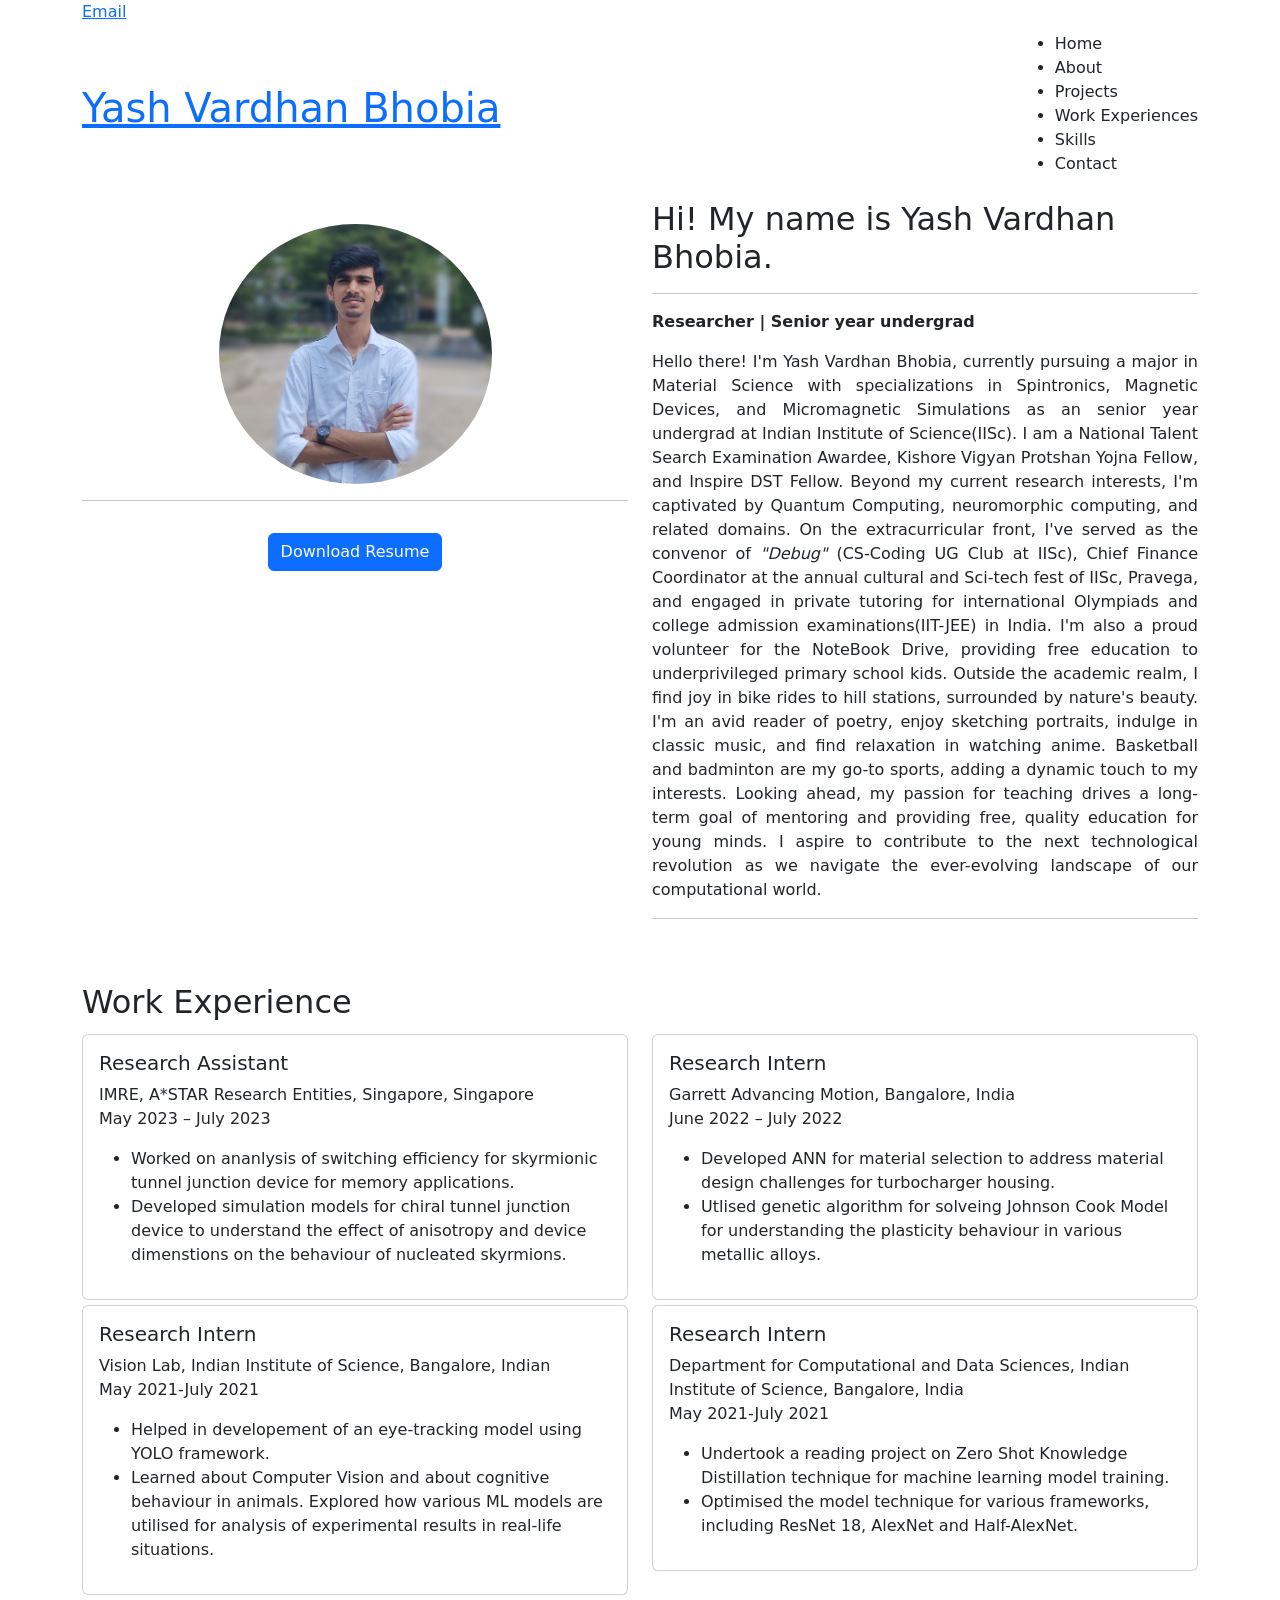
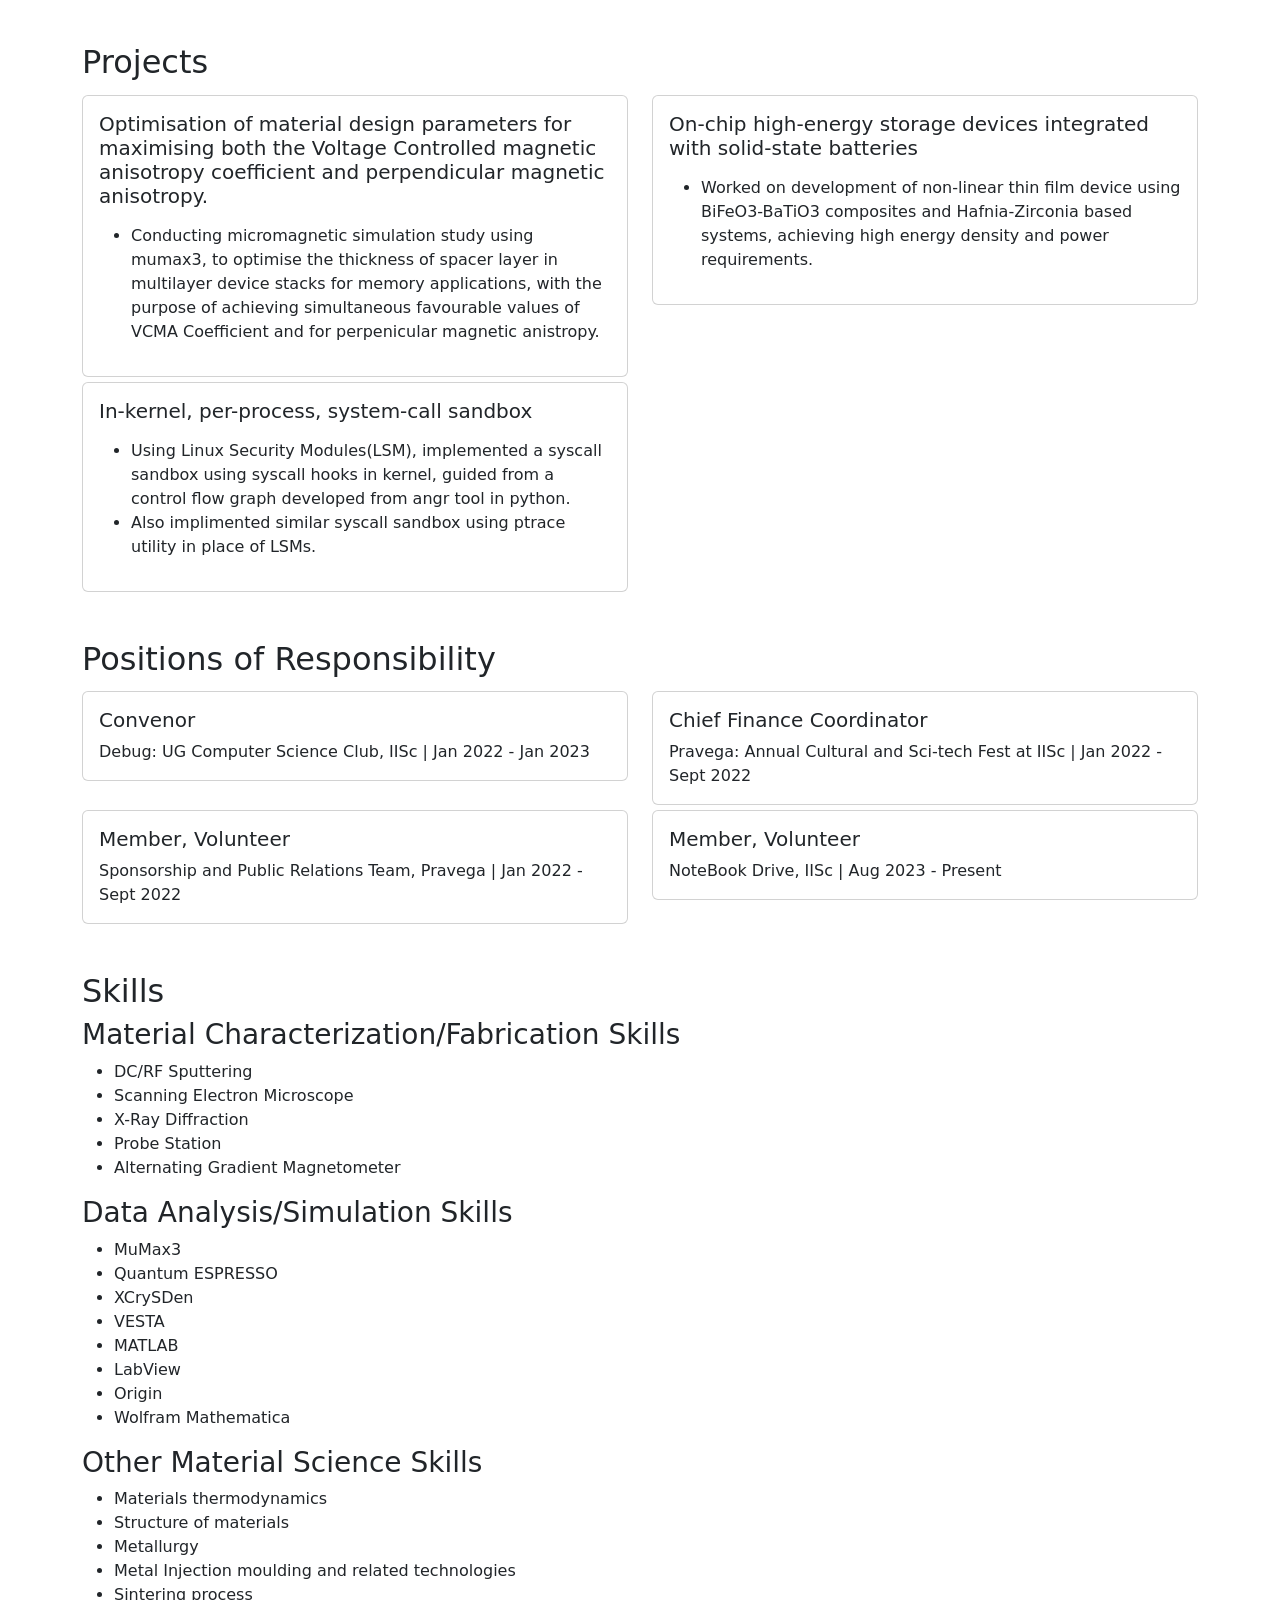
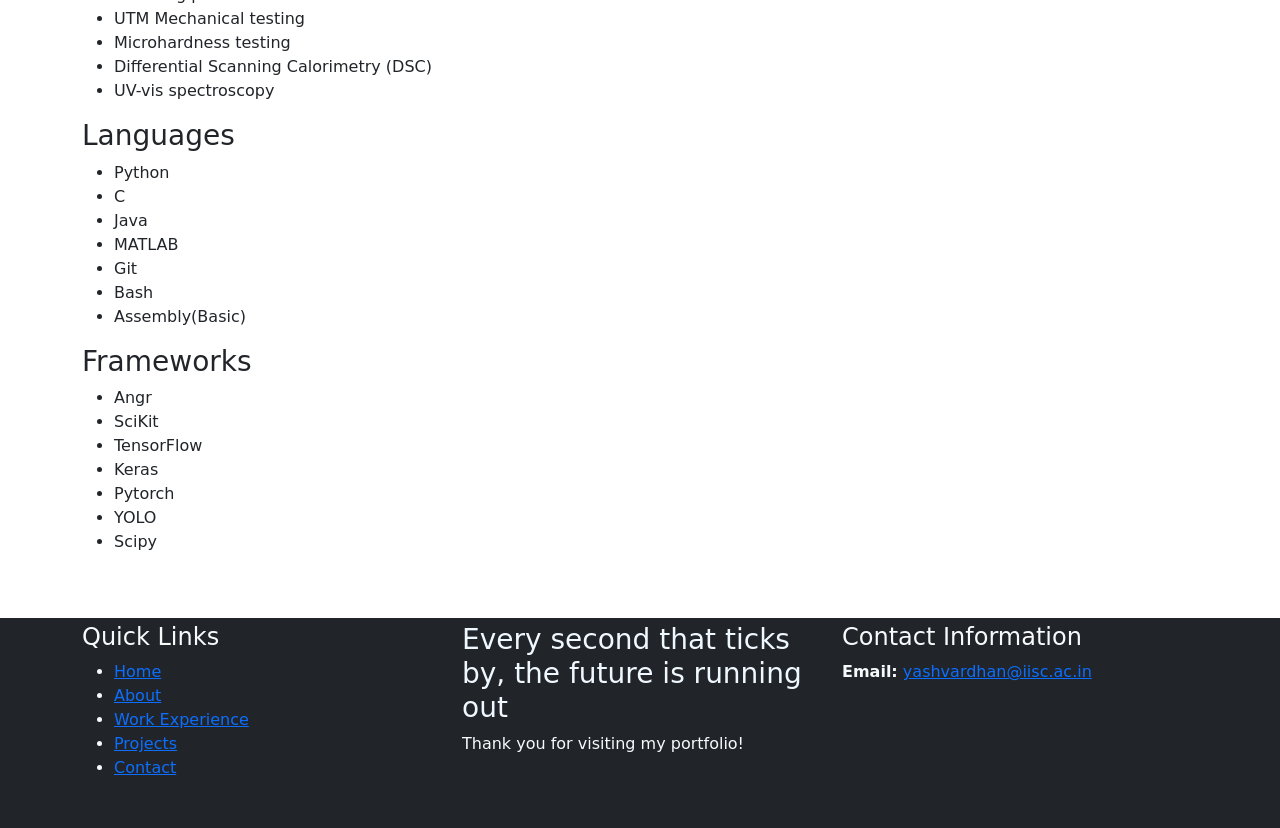
==== index.html @ 03908224 "Add files via upload" ====
<!DOCTYPE html>
<html lang="en">

<head>
  <meta charset="utf-8">
  <meta content="width=device-width, initial-scale=1.0" name="viewport">

  <title>Yash Vardhan Bhobia - Portfolio</title>
  <meta content="" name="description">
  <meta content="" name="keywords">
  <!-- Google Fonts -->
  <link
    href="https://fonts.googleapis.com/css?family=Open+Sans:300,300i,400,400i,600,600i,700,700i|Raleway:300,300i,400,400i,500,500i,600,600i,700,700i|Poppins:300,300i,400,400i,500,500i,600,600i,700,700i"
    rel="stylesheet">
  <!-- Vendor CSS Files -->
  <link href="css/animate.min.css" rel="stylesheet">
  <link href="css/bootstrap.min.css" rel="stylesheet">
  <link href="assets/vendor/bootstrap-icons/bootstrap-icons.css" rel="stylesheet">
  <link href="assets/vendor/boxicons/css/boxicons.min.css" rel="stylesheet">
  <link href="assets/vendor/glightbox/css/glightbox.min.css" rel="stylesheet">
  <link href="assets/vendor/swiper/swiper-bundle.min.css" rel="stylesheet">
  <link href="https://cdn.jsdelivr.net/npm/bootstrap@5.3.2/dist/css/bootstrap.min.css" rel="stylesheet"
    integrity="sha384-T3c6CoIi6uLrA9TneNEoa7RxnatzjcDSCmG1MXxSR1GAsXEV/Dwwykc2MPK8M2HN" crossorigin="anonymous">

  <!-- Template Main CSS File -->
  <link href="css/style1.css" rel="stylesheet">
</head>

<body>

  <!-- ======= Top Bar ======= -->
  <section id="topbar" class="d-flex align-items-center">
    <div class="container d-flex justify-content-center justify-content-md-between">
      <div class="contact-info d-flex align-items-center">
        <i class="bi bi-envelope-fill"></i><a href="mailto:yashvardhan@iisc.ac.in">Email</a>
      </div>

      <div class="social-links">
        <!-- <a href="https://twitter.com/yourtwitter" target="_blank" class="twitter"><i class="bx bxl-twitter"></i></a> -->
        <a href="https://www.linkedin.com/in/yash-vardhan-b-1247321a3" target="_blank" class="linkedin"><i
            class="bx bxl-linkedin"></i></a>
        <a href="https://github.com/Saintcyberwarrior" target="_blank" class="github"><i class="bx bxl-github"></i></a>
        <!-- Add more social media links as needed -->
      </div>
      <!-- <p>&copy; 2024 Your Name. All rights reserved.</p> -->
    </div>
    </div>
  </section>


  <!-- ======= Header ======= -->
  <header id="header" class="d-flex align-items-center">
    <div class="container d-flex align-items-center">

      <h1 class="logo me-auto"><a href="index.html">Yash Vardhan Bhobia</a></h1>

      <nav id="navbar" class="navbar">
        <ul>
          <li><a class="nav-link scrollto active" href="#home">Home</a></li>
          <li><a class="nav-link scrollto" href="#about">About</a></li>
          <li><a class="nav-link scrollto" href="#projects">Projects</a></li>
          <li><a class="nav-link scrollto" href="#work-experience">Work Experiences</a></li>
          <li><a class="nav-link scrollto" href="#skills">Skills</a></li>
          <li><a class="nav-link scrollto" href="#footer">Contact</a></li>
        </ul>
        <i class="bi bi-list mobile-nav-toggle"></i>
      </nav>
      <!-- .navbar -->
    </div>
  </header>
  <style>
    /* Default styles for the video */
    .bg-video {
      width: 100%;
      height: auto;
    }

    /* Media query for smaller screens */
    @media (max-width: 767px) {
      .bg-video {
        height: 280px;
        /* Allow the height to adjust proportionally */
      }
    }

    .custom-circle-image {
      width: 50%;
      /* Adjust the width as needed */
      height: auto;
      /* Adjust the height as needed */
    }

    .col-md-6 {
      padding-top: 5px;
    }
  </style>
  <!-- About Section  -->

  <!-- ======= Intro Section ======= -->
  <section id="about" class="about">
    <div class="container" data-aos="fade-up">
      <div class="section-title">
        <!-- <h2>Introduction</h2> -->
      </div>

      <div class="row content">
        <div class="col-lg-6 pt-4 text-center">
          <!-- Add your image here -->
          <img src="yash_potrait_face copy.jpg" alt="Yash Profile Pic" class="img-fluid rounded-circle custom-circle-image">
          <br>
          <hr>
          <!-- Download Resume Button -->
          <a href="https://drive.google.com/file/d/1p_6CFo6fGKpvVGCAXH-ujLoMi11RGlXD/view?usp=sharing" download
            class="btn btn-primary mt-3">Download Resume</a>

        </div>

        <div class="col-lg-6">
          <div class="intro-text">
            <h2>
              <p>
                Hi! My name is Yash Vardhan Bhobia.
              </p>
            </h2>
            <hr>

            <p>
              <strong>Researcher | Senior year undergrad</strong>
            </p>

            <p style="text-align: justify;">
	    Hello there! I'm Yash Vardhan Bhobia, currently pursuing a major in Material Science with specializations in Spintronics, Magnetic Devices, and Micromagnetic Simulations as an senior year undergrad at Indian Institute of Science(IISc). I am a National Talent Search Examination Awardee, Kishore Vigyan Protshan Yojna Fellow, and Inspire DST Fellow. Beyond my current research interests, I'm captivated by Quantum Computing, neuromorphic computing, and related domains. On the extracurricular front, I've served as the convenor of <I>"Debug"</I> (CS-Coding UG Club at IISc), Chief Finance Coordinator at the annual cultural and Sci-tech fest of IISc, Pravega, and engaged in private tutoring for international Olympiads and college admission examinations(IIT-JEE) in India. I'm also a proud volunteer for the NoteBook Drive, providing free education to underprivileged primary school kids. Outside the academic realm, I find joy in bike rides to hill stations, surrounded by nature's beauty. I'm an avid reader of poetry, enjoy sketching portraits, indulge in classic music, and find relaxation in watching anime. Basketball and badminton are my go-to sports, adding a dynamic touch to my interests. Looking ahead, my passion for teaching drives a long-term goal of mentoring and providing free, quality education for young minds. I aspire to contribute to the next technological revolution as we navigate the ever-evolving landscape of our computational world.
                          </p>

            <hr>

            <!-- <ul>
                            <li>🌍 I'm based in Ahmedabad</li>
                            <li>✉️ You can contact me at <a
                                    href="mailto:kapaliyasarthak@gmail.com">kapaliyasarthak@gmail.com</a></li>
                        </ul> -->
          </div>
        </div>
      </div>

    </div>
  </section><!-- End Intro Section -->



  <!-- Work Experience Section -->
  <section id="work-experience" class="container mt-5">
    <h2>Work Experience</h2>

    <div class="row">
      <!-- Research Assistant -->
      <div class="col-md-6">
        <div class="card experience-card">
          <div class="card-body">
            <h5 class="card-title">Research Assistant</h5>
            <p class="card-text">IMRE, A*STAR Research Entities, Singapore, Singapore<br>May 2023 – July 2023</p>
            <ul>
		    <li>Worked on ananlysis of switching efficiency for skyrmionic tunnel junction device for memory applications.</li>

              <li>Developed simulation models for chiral tunnel junction device to understand the effect of anisotropy and device dimenstions on the behaviour of nucleated skyrmions.</li>
            </ul>
          </div>
        </div>
      </div>

      <!-- Research Intern -->
      <div class="col-md-6">
        <div class="card experience-card">
          <div class="card-body">
            <h5 class="card-title">Research Intern</h5>
            <p class="card-text">Garrett Advancing Motion, Bangalore, India<br>June 2022 – July 2022</p>
            <ul>
              <li>Developed ANN for material selection to address material design challenges for turbocharger housing. </li>
              <li>Utlised genetic algorithm for solveing Johnson Cook Model for understanding the plasticity behaviour in various metallic alloys.</li>
            </ul>
          </div>
        </div>
      </div>

      <!-- Research Intern (Vision Lab) -->

      <div class="col-md-6">
        <div class="card experience-card">
          <div class="card-body">
            <h5 class="card-title">Research Intern</h5>
	    <p class="card-text">Vision Lab, Indian Institute of Science, Bangalore, Indian<br> May 2021-July 2021</p>
            <ul>
              <li>Helped in developement of an eye-tracking model using YOLO framework.</li>
              <li>Learned about Computer Vision and about cognitive behaviour in animals. Explored how various ML models are utilised for analysis of experimental results in real-life situations.</li>
            </ul>
          </div>
        </div>
      </div>


      <!-- Research Intern (CDS, IISc) -->
      <div class="col-md-6">
        <div class="card experience-card">
          <div class="card-body">
		  <h5 class="card-title">Research Intern</h5>
            <p class="card-text">Department for Computational and Data Sciences, Indian Institute of Science, Bangalore, India<br>May 2021-July 2021</p>
            <ul>
              <li>Undertook a reading project on Zero Shot Knowledge Distillation technique for machine learning model training.</li>
              <li>Optimised the model technique for various frameworks, including ResNet 18, AlexNet and Half-AlexNet.</li>
            </ul>
          </div>
        </div>
      </div>

      <!-- Add more experience cards as needed -->

    </div>
  </section>

  <!-- Publications Section -->



  <!-- Projects Section -->
  <section id="projects" class="container mt-5">
    <h2>Projects</h2>

    <div class="row">
      <!-- Plastic Waste Detection -->
      <div class="col-md-6">
        <div class="card project-card">
          <div class="card-body">
            <h5 class="card-title">Optimisation of material design parameters for maximising both the Voltage Controlled magnetic anisotropy coefficient and perpendicular magnetic anisotropy.</h5>
            <p class="card-text">
		<ul>
			<li>Conducting micromagnetic simulation study using mumax3, to optimise the thickness of spacer layer in multilayer device stacks for memory applications, with the purpose of achieving simultaneous favourable values of VCMA Coefficient and for perpenicular magnetic anistropy.			</ul>
	    </p>
          </div>
        </div>
      </div>

      <!-- Song Recommendation Engine -->
      <div class="col-md-6">
        <div class="card project-card">
          <div class="card-body">
            <h5 class="card-title">On-chip high-energy storage devices integrated with solid-state batteries</h5>
            <p class="card-text">
		<ul>
			<li> Worked on development of non-linear thin film device using BiFeO3-BaTiO3 composites and Hafnia-Zirconia based systems, achieving high energy density and power requirements.
			</ul>
	    </p>
          </div>
        </div>
      </div>

      <!-- OCR Web Portal -->
      <div class="col-md-6">
        <div class="card project-card">
          <div class="card-body">
            <h5 class="card-title">In-kernel, per-process, system-call sandbox</h5>
            <p class="card-text">
	    <ul>
	    <li>Using Linux Security Modules(LSM), implemented a syscall sandbox using syscall hooks in kernel, guided from a control flow graph developed from angr tool in python.
		    <li> Also implimented similar syscall sandbox using ptrace utility in place of LSMs.
		</ul>
	    </p>
          </div>
        </div>
      </div>

      <!-- Poster on design of neuron and synapse for spiking neural network using skyrmion based devices
      <div class="col-md-6">
        <div class="card project-card">
          <div class="card-body">
            <h5 class="card-title">Design of neuron and synapse for Spiking Neural Network using Skyrmion based devices
</h5>
            <p class="card-text">Nodejs, Firebase, Reactjs, Twilio API, Replit Git | Feb - March 2023</p>
          </div>
        </div>
      </div>

      <!-- Add more project cards as needed -->

    </div>
  </section>


  <!-- Positions of Responsibility Section -->
  <section id="responsibilities" class="container mt-5">
    <h2>Positions of Responsibility</h2>

    <div class="row">
      <!-- Convenor--Debug -->
      <div class="col-md-6">
        <div class="card responsibility-card">
          <div class="card-body">
            <h5 class="card-title">Convenor</h5>
            <p class="card-text">Debug: UG Computer Science Club, IISc | Jan 2022 - Jan 2023</p>
            <!-- Add your content here -->
          </div>
        </div>
      </div>

      <!-- Finance Head--Pravega -->
      <div class="col-md-6">
        <div class="card responsibility-card">
          <div class="card-body">
            <h5 class="card-title">Chief Finance Coordinator</h5>
            <p class="card-text">Pravega: Annual Cultural and Sci-tech Fest at IISc | Jan 2022 - Sept 2022</p>
            <!-- Add your content here -->
          </div>
        </div>
      </div>

      <!-- Public Relation Memeber-Pravega -->
      <div class="col-md-6">
        <div class="card responsibility-card">
          <div class="card-body">
            <h5 class="card-title">Member, Volunteer</h5>
            <p class="card-text">Sponsorship and Public Relations Team, Pravega | Jan 2022 - Sept 2022</p>
            <!-- Add your content here -->
          </div>
        </div>
      </div>

      <!-- NBD-- Member -->
      <div class="col-md-6">
        <div class="card responsibility-card">
          <div class="card-body">
            <h5 class="card-title">Member, Volunteer</h5>
            <p class="card-text">NoteBook Drive, IISc | Aug 2023 - Present
            </p>
            <!-- Add your content here -->
          </div>
        </div>
      </div>

      <!-- Add more responsibility cards as needed -->

    </div>
  </section>

  <!-- Academic Achievements Section
<section id="achievements" class="container mt-5">
    <h2>Academic Achievements</h2>

    <div class="row">
        <!-- Achievement 1
        <div class="col-md-6">
            <div class="card achievement-card">
                <div class="card-body">
                    <p class="card-text">Ranked 6th in GeeksForGeeks Progeek Cup Competition 2021.</p>
                    <!-- Add your content here
                </div>
            </div>
        </div>

        <!-- Achievement 2
        <div class="col-md-6">
            <div class="card achievement-card">
                <div class="card-body">
                    <p class="card-text">Top 15 in AI-driven Hackathon for Plastic-Free Rivers utilizing AI for sustainability.</p>
                    <!-- Add your content here
                </div>
            </div>
        </div>

        <!-- Add more achievement cards as needed

    </div>
</section>   -->

  <!-- Skills Section -->
  <section id="skills" class="container mt-5">
    <h2>Skills</h2>
	<h3> Material Characterization/Fabrication Skills</h3>
	<ul>
		<li> DC/RF Sputtering
		<li> Scanning Electron Microscope
		<li> X-Ray Diffraction
		<li> Probe Station
		<li> Alternating Gradient Magnetometer
	</ul>
	<h3>Data Analysis/Simulation Skills</h3>
	<ul>
		<li> MuMax3
		<li> Quantum ESPRESSO
		<li> XCrySDen
		<li> VESTA
		<li> MATLAB
		<li> LabView
		<li> Origin
		<li> Wolfram Mathematica
	</ul>
	<h3>Other Material Science Skills</h3>
	<ul>
		<li> Materials thermodynamics
		<li> Structure of materials
		<li> Metallurgy
		<li> Metal Injection moulding and related technologies
		<li> Sintering process
		<li> UTM Mechanical testing
		<li> Microhardness testing
		<li> Differential Scanning Calorimetry (DSC)
		<li> UV-vis spectroscopy
	</ul>
	<h3>Languages</h3>
	<ul>
		<li>Python</li>
		<li>C</li>
		<li>Java</li>
		<li>MATLAB</li>
		<li>Git</li>
		<li>Bash</li>
		<li>Assembly(Basic)</li>
	</ul>
	<h3>Frameworks</h3>
	<ul>
		<li>Angr
		<li>SciKit
		<li>TensorFlow
		<li>Keras
		<li>Pytorch
		<li>YOLO
		<li>Scipy
	</ul>

<!---
    <p align="left">
      <a href="https://docs.microsoft.com/en-us/cpp/?view=msvc-170" target="_blank" rel="noreferrer"><img
          src="https://raw.githubusercontent.com/danielcranney/readme-generator/main/public/icons/skills/c-colored.svg"
          width="36" height="36" alt="C" /></a>
      <a href="https://docs.microsoft.com/en-us/cpp/?view=msvc-170" target="_blank" rel="noreferrer"><img
          src="https://raw.githubusercontent.com/danielcranney/readme-generator/main/public/icons/skills/cplusplus-colored.svg"
          width="36" height="36" alt="C++" /></a>
      <a href="https://www.oracle.com/java/" target="_blank" rel="noreferrer"><img
          src="https://raw.githubusercontent.com/danielcranney/readme-generator/main/public/icons/skills/java-colored.svg"
          width="36" height="36" alt="Java" /></a>
      <a href="https://developer.mozilla.org/en-US/docs/Web/JavaScript" target="_blank" rel="noreferrer"><img
          src="https://raw.githubusercontent.com/danielcranney/readme-generator/main/public/icons/skills/javascript-colored.svg"
          width="36" height="36" alt="JavaScript" /></a>
      <a href="https://kotlinlang.org/" target="_blank" rel="noreferrer"><img
          src="https://raw.githubusercontent.com/danielcranney/readme-generator/main/public/icons/skills/kotlin-colored.svg"
          width="36" height="36" alt="Kotlin" /></a>
      <a href="https://www.php.net/" target="_blank" rel="noreferrer"><img
          src="https://raw.githubusercontent.com/danielcranney/readme-generator/main/public/icons/skills/php-colored.svg"
          width="36" height="36" alt="PHP" /></a>
      <a href="https://www.python.org/" target="_blank" rel="noreferrer"><img
          src="https://raw.githubusercontent.com/danielcranney/readme-generator/main/public/icons/skills/python-colored.svg"
          width="36" height="36" alt="Python" /></a>
      <a href="https://www.typescriptlang.org/" target="_blank" rel="noreferrer"><img
          src="https://raw.githubusercontent.com/danielcranney/readme-generator/main/public/icons/skills/typescript-colored.svg"
          width="36" height="36" alt="TypeScript" /></a>
      <a href="https://developer.mozilla.org/en-US/docs/Glossary/HTML5" target="_blank" rel="noreferrer"><img
          src="https://raw.githubusercontent.com/danielcranney/readme-generator/main/public/icons/skills/html5-colored.svg"
          width="36" height="36" alt="HTML5" /></a>
      <a href="https://reactjs.org/" target="_blank" rel="noreferrer"><img
          src="https://raw.githubusercontent.com/danielcranney/readme-generator/main/public/icons/skills/react-colored.svg"
          width="36" height="36" alt="React" /></a>
      <a href="https://jquery.com/" target="_blank" rel="noreferrer"><img
          src="https://raw.githubusercontent.com/danielcranney/readme-generator/main/public/icons/skills/jquery-colored.svg"
          width="36" height="36" alt="JQuery" /></a>
      <a href="https://www.w3.org/TR/CSS/#css" target="_blank" rel="noreferrer"><img
          src="https://raw.githubusercontent.com/danielcranney/readme-generator/main/public/icons/skills/css3-colored.svg"
          width="36" height="36" alt="CSS3" /></a>
      <a href="https://getbootstrap.com/" target="_blank" rel="noreferrer"><img
          src="https://raw.githubusercontent.com/danielcranney/readme-generator/main/public/icons/skills/bootstrap-colored.svg"
          width="36" height="36" alt="Bootstrap" /></a>
      <a href="https://tailwindcss.com/" target="_blank" rel="noreferrer"><img
          src="https://raw.githubusercontent.com/danielcranney/readme-generator/main/public/icons/skills/tailwindcss-colored.svg"
          width="36" height="36" alt="TailwindCSS" /></a>
      <a href="https://nodejs.org/en/" target="_blank" rel="noreferrer"><img
          src="https://raw.githubusercontent.com/danielcranney/readme-generator/main/public/icons/skills/nodejs-colored.svg"
          width="36" height="36" alt="NodeJS" /></a>
      <a href="https://www.mysql.com/" target="_blank" rel="noreferrer"><img
          src="https://raw.githubusercontent.com/danielcranney/readme-generator/main/public/icons/skills/mysql-colored.svg"
          width="36" height="36" alt="MySQL" /></a>
      <a href="https://www.heroku.com/" target="_blank" rel="noreferrer"><img
          src="https://raw.githubusercontent.com/danielcranney/readme-generator/main/public/icons/skills/heroku-colored.svg"
          width="36" height="36" alt="Heroku" /></a>
      <a href="https://flask.palletsprojects.com/en/2.0.x/" target="_blank" rel="noreferrer"><img
          src="https://raw.githubusercontent.com/danielcranney/readme-generator/main/public/icons/skills/flask-colored-dark.svg"
          width="36" height="36" alt="Flask" /></a>
      <a href="https://www.djangoproject.com/" target="_blank" rel="noreferrer"><img
          src="https://raw.githubusercontent.com/danielcranney/readme-generator/main/public/icons/skills/django-colored-dark.svg"
          width="36" height="36" alt="Django" /></a>
      <a href="https://flutter.dev/" target="_blank" rel="noreferrer"><img
          src="https://raw.githubusercontent.com/danielcranney/readme-generator/main/public/icons/skills/flutter-colored.svg"
          width="36" height="36" alt="Flutter" /></a>
      <a href="https://www.adobe.com/uk/products/photoshop.html" target="_blank" rel="noreferrer"><img
          src="https://raw.githubusercontent.com/danielcranney/readme-generator/main/public/icons/skills/photoshop-colored-dark.svg"
          width="36" height="36" alt="Photoshop" /></a>
    </p>
--->
  </section>
<!--
  <!-- Certifications Section
  <section id="certifications" class="container mt-5">
    <h2>Certifications</h2>

    <div class="row">
      <!-- Certification 1
      <div class="col-md-6">
        <div class="card certification-card">
          <div class="card-body">
            <p class="card-text">Udacity Nanodegree: AI Programming with Python, ML Fundamentals</p>
            <!-- Add your content here
          </div>
        </div>
      </div>

      <!-- Certification 2
      <div class="col-md-6">
        <div class="card certification-card">
          <div class="card-body">
            <p class="card-text">Microsoft Certified: MLOps, AI Fundamentals, Azure Fundamentals</p>
            <!-- Add your content here -->
          </div>
        </div>
      </div>

      <!-- Certification 3
      <div class="col-md-6">
        <div class="card certification-card">
          <div class="card-body">
            <p class="card-text">NPTEL IIT Kharagpur: Deep Learning</p>
            <!-- Add your content here
          </div>
        </div>
      </div>

      <!-- Certification 4
      <div class="col-md-6">
        <div class="card certification-card">
          <div class="card-body">
            <p class="card-text">IBM: Data Analytics Internship at CSRBox, Introduction to Data Science, Data Science
              Tools Certification</p>
            <!-- Add your content here
          </div>
        </div>
      </div>

      <!-- Certification 5
      <div class="col-md-6">
        <div class="card certification-card">
          <div class="card-body">
            <p class="card-text">ISRO: Geoprocessing With Python Certification</p>
            <!-- Add your content here
          </div>
        </div>
      </div>

      <!-- Certification 6
      <div class="col-md-6">
        <div class="card certification-card">
          <div class="card-body">
            <p class="card-text">Columbia University, EdX: Machine Learning for Data Science and Analytics</p>
            <!-- Add your content here
          </div>
        </div>
      </div>

      <!-- Certification 7
      <div class="col-md-6">
        <div class="card certification-card">
          <div class="card-body">
            <p class="card-text">Udemy: Complete Machine Learning and Data Science with Python, Python for Beginners: A
              to Z Concise Hands-on Course (2022)</p>
            <!-- Add your content here
          </div>
        </div>
      </div>

      <!-- Add more certification cards as needed

    </div>
  </section>

  --->
  <br><br>

  <!-- ======= Footer ======= -->
  <footer id="footer" class="bg-dark text-light">
    <div class="container">
      <div class="row">

        <div class="col-lg-4 col-md-6 footer-links">
          <h4>Quick Links</h4>
          <ul>
            <li><a href="#home">Home</a></li>
            <li><a href="#about">About</a></li>
            <li><a href="#work-experience">Work Experience</a></li>
            <li><a href="#projects">Projects</a></li>
            <li><a href="#contact">Contact</a></li>
          </ul>
        </div>

        <div class="col-lg-4 col-md-6 footer-info">
          <h3 style="color: aliceblue;">Every second that ticks by, the future is running out</h3>
          <p>
            Thank you for visiting my portfolio!<br>
          </p>
        </div>

        <div class="col-lg-4 col-md-6 footer-contact">
          <h4>Contact Information</h4>
          <p>
            <strong>Email:</strong> <a href="mailto:yashvardhan@iisc.ac.in">yashvardhan@iisc.ac.in</a>
          </p>
        </div>

      </div>
    </div>

    <div class="text-center p-3">
      <div class="social-links">
        <!-- <a href="https://twitter.com/yourtwitter" target="_blank" class="twitter"><i class="bx bxl-twitter"></i></a> -->
        <a href="https://www.linkedin.com/in/yash-vardhan-b-1247321a3" target="_blank" class="linkedin"><i
            class="bx bxl-linkedin"></i></a>
        <a href="https://github.com/Saintcyberwarrior" target="_blank" class="github"><i class="bx bxl-github"></i></a>
        <!-- Add more social media links as needed -->
      </div>
      <!-- <p>&copy; 2024 Your Name. All rights reserved.</p> -->
    </div>
  </footer><!-- End Footer -->


  <a href="#" class="back-to-top d-flex align-items-center justify-content-center">
    <i class="bi bi-arrow-up-short"></i></a>
  <!--  Vendor JS Files -->
  <script src="assets/vendor/purecounter/purecounter.js"></script>
  <script src="assets/vendor/bootstrap/js/bootstrap.bundle.min.js"></script>
  <script src="assets/vendor/glightbox/js/glightbox.min.js"></script>
  <script src="assets/vendor/isotope-layout/isotope.pkgd.min.js"></script>
  <script src="assets/vendor/swiper/swiper-bundle.min.js"></script>
  <script src="assets/vendor/waypoints/noframework.waypoints.js"></script>
  <script src="assets/vendor/php-email-form/validate.js"></script>

  <!-- Template Main JS File -->
  <script src="assets/js/main.js"></script>

</body>

</html>
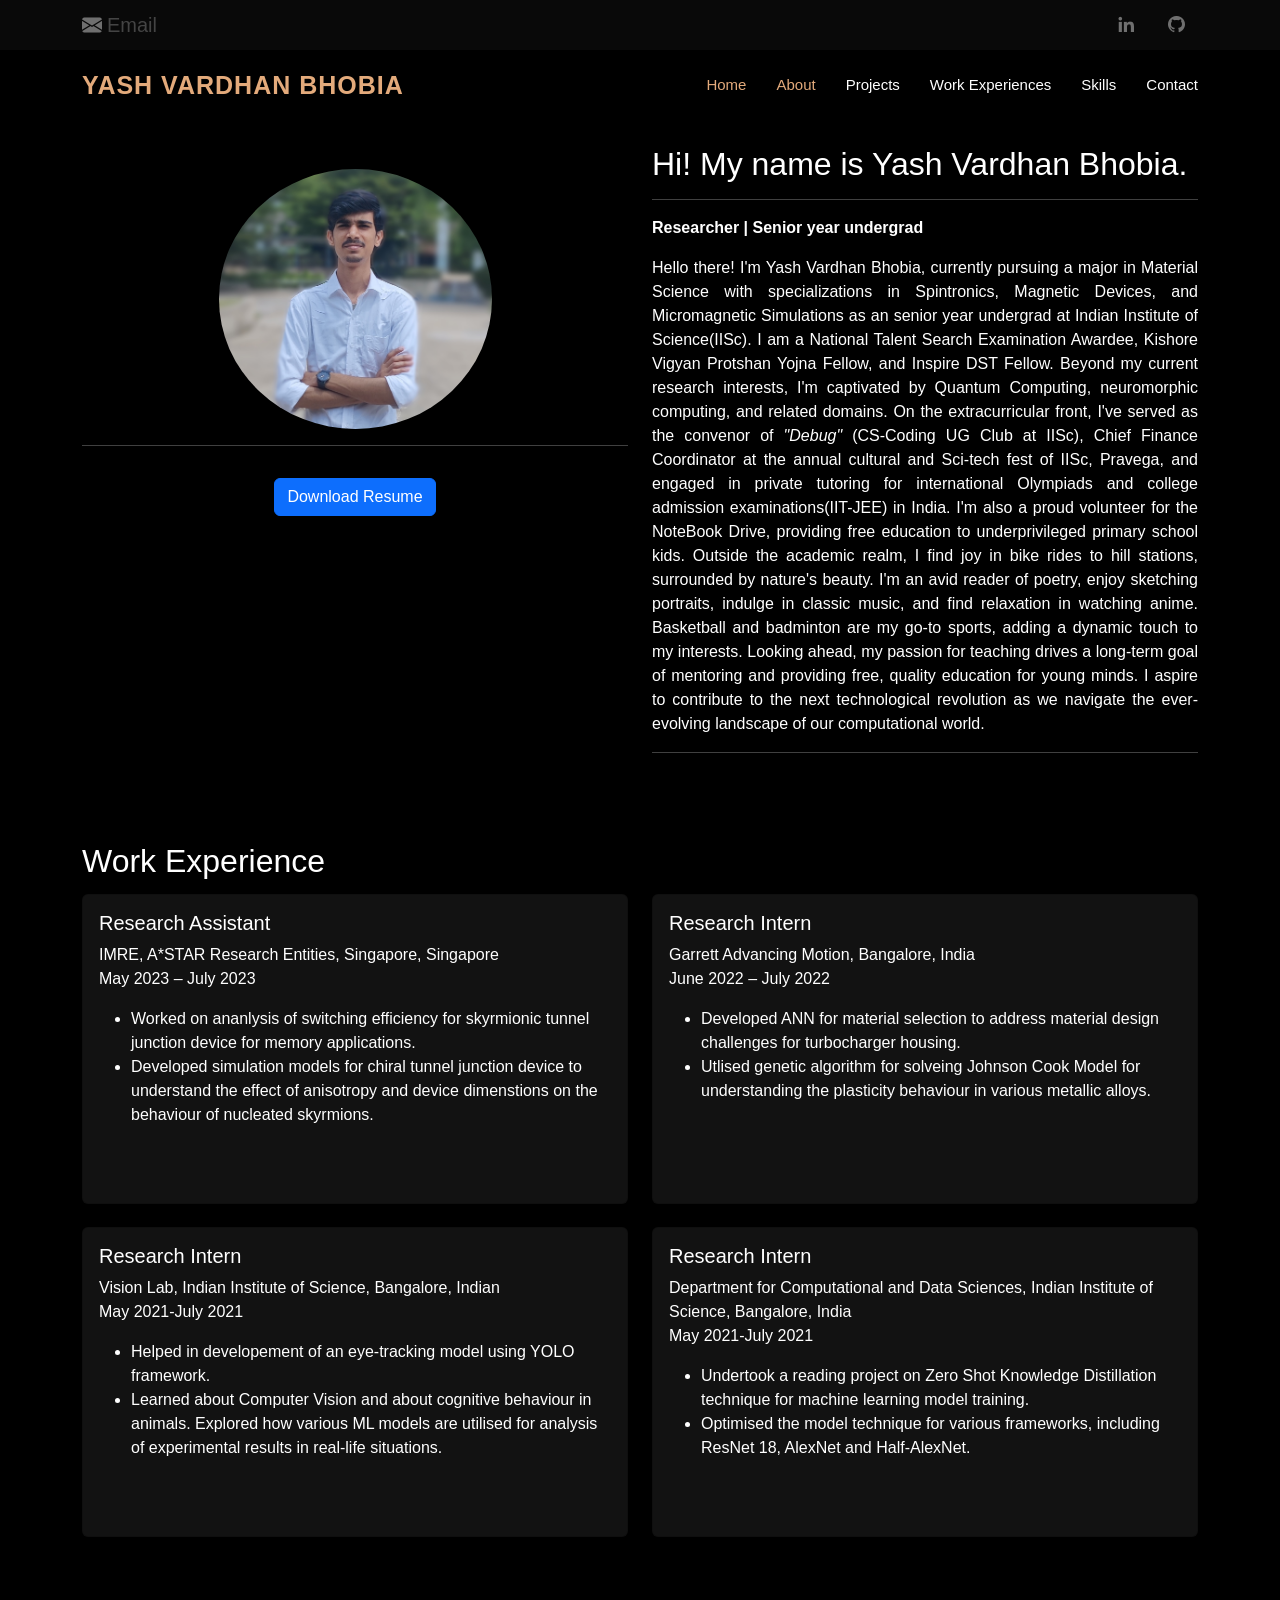
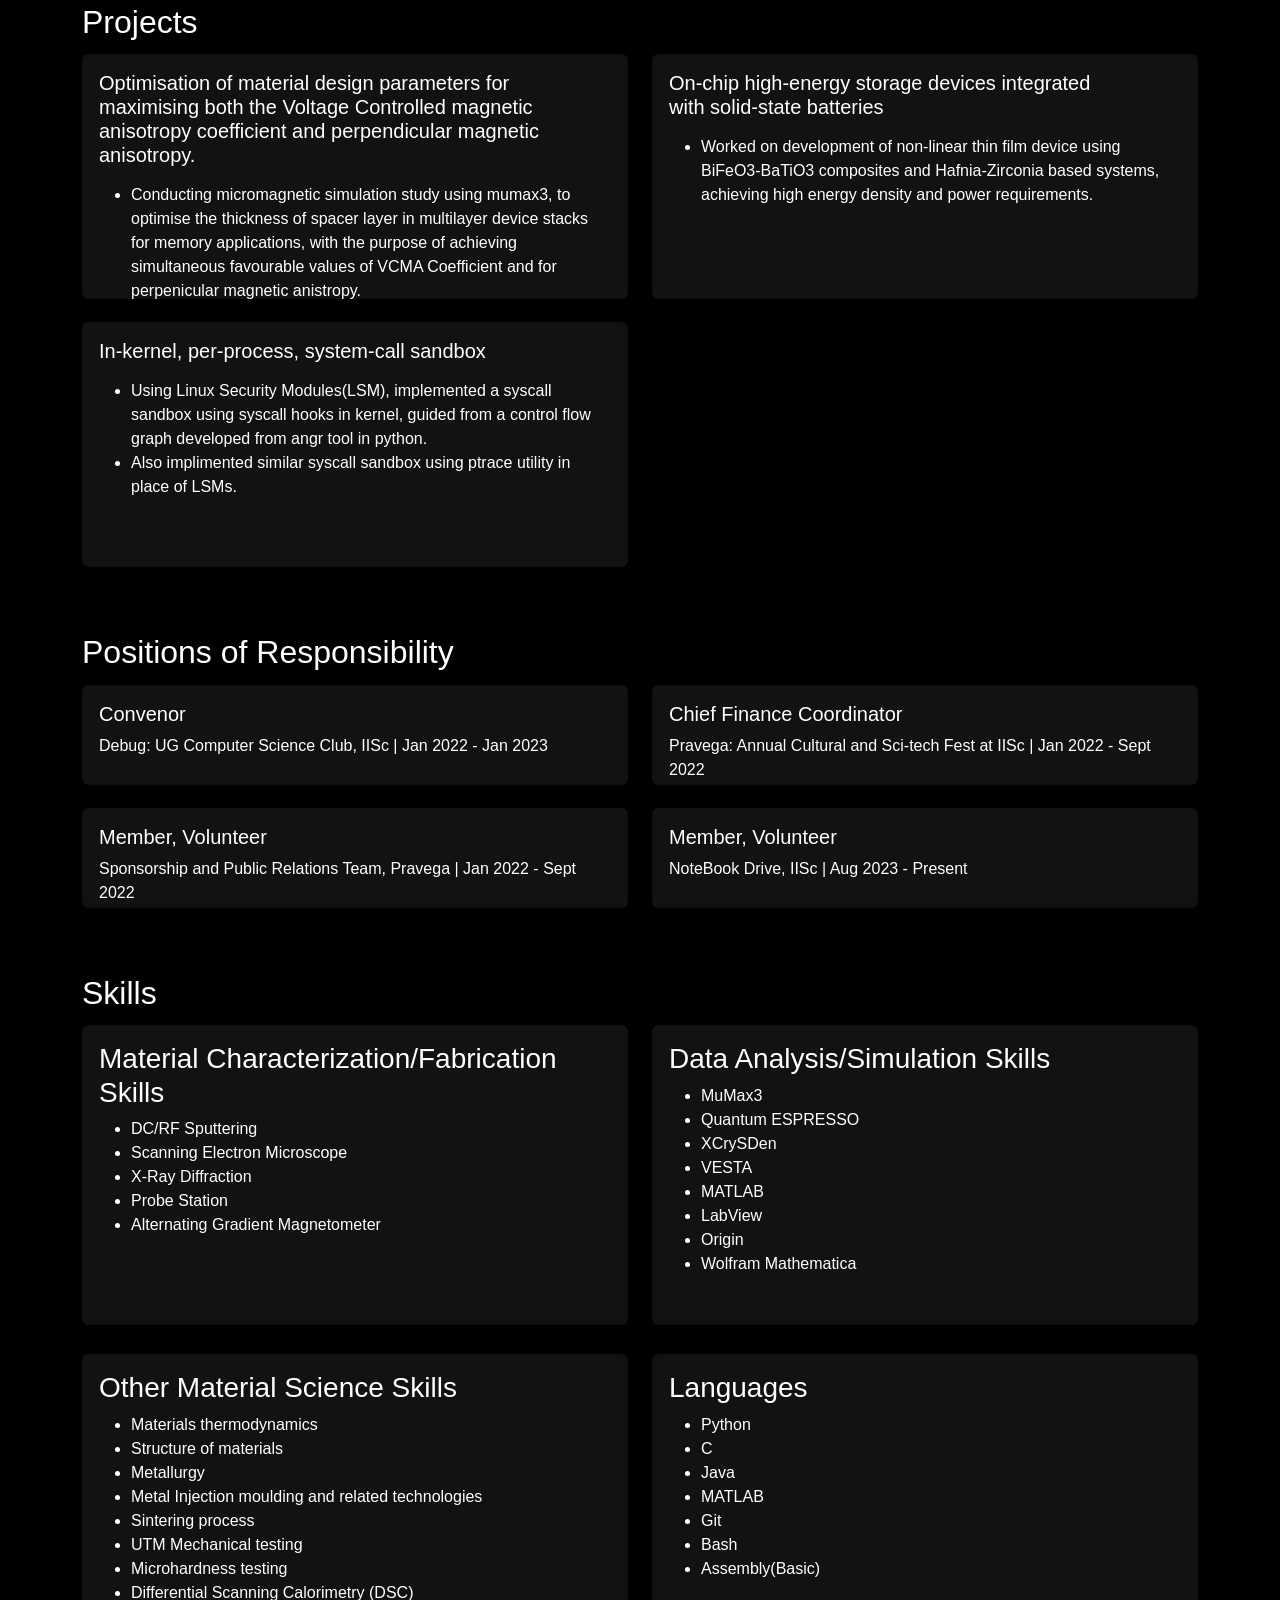
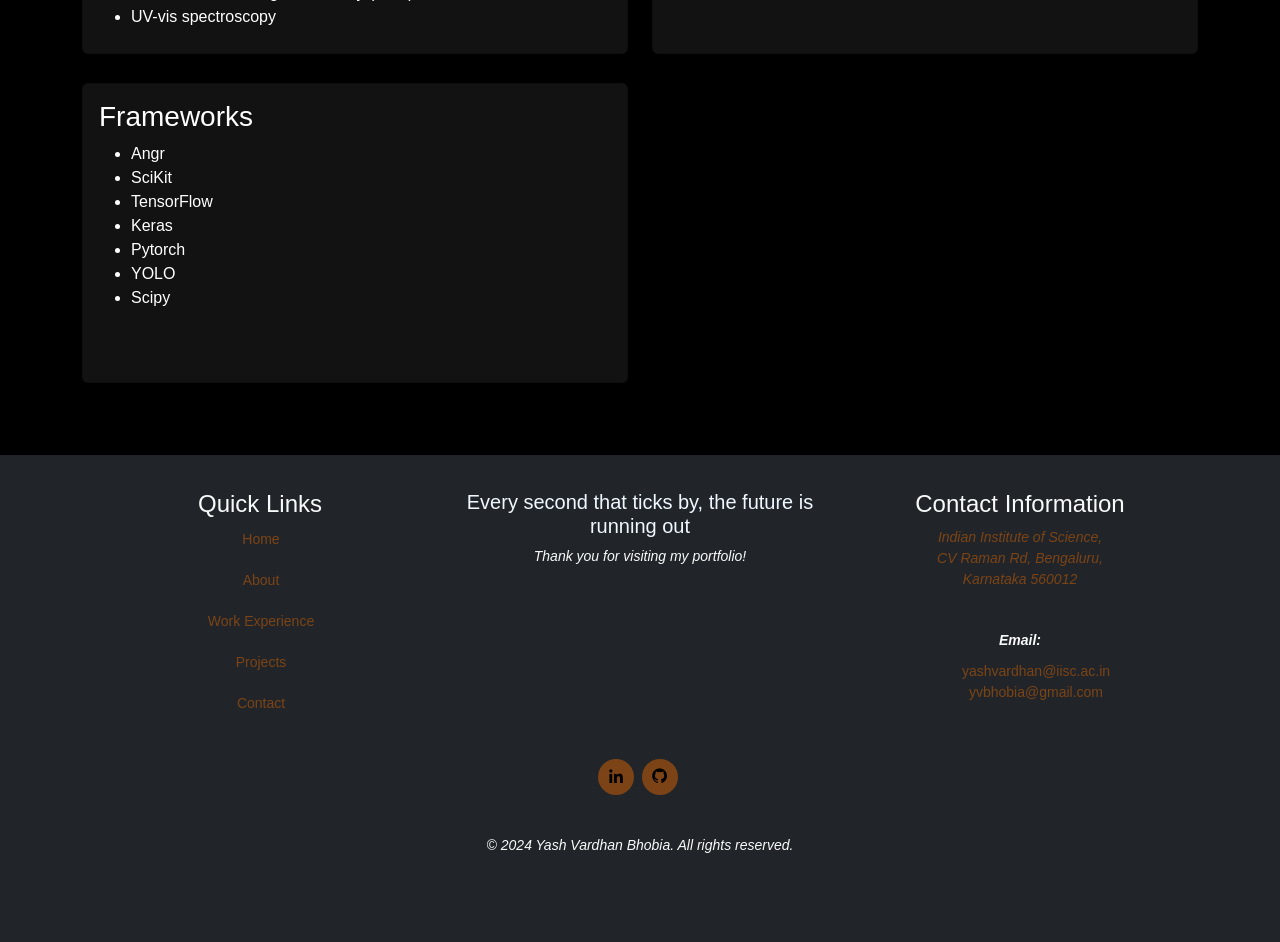
==== commit c684c7f1: "change to brown aesthetic- fixed sizing of the cards" ====
--- a/index.html
+++ b/index.html
@@ -33,6 +33,7 @@
     <div class="container d-flex justify-content-center justify-content-md-between">
       <div class="contact-info d-flex align-items-center">
         <i class="bi bi-envelope-fill"></i><a href="mailto:yashvardhan@iisc.ac.in">Email</a>
+
       </div>
 
       <div class="social-links">
@@ -52,7 +53,7 @@
   <header id="header" class="d-flex align-items-center">
     <div class="container d-flex align-items-center">
 
-      <h1 class="logo me-auto"><a href="index.html">Yash Vardhan Bhobia</a></h1>
+      <h3 class="logo me-auto"><a href="index.html">Yash Vardhan Bhobia</a></h3>
 
       <nav id="navbar" class="navbar">
         <ul>
@@ -111,7 +112,7 @@
           <hr>
           <!-- Download Resume Button -->
           <a href="https://drive.google.com/file/d/1p_6CFo6fGKpvVGCAXH-ujLoMi11RGlXD/view?usp=sharing" download
-            class="btn btn-primary mt-3">Download Resume</a>
+            class="btn btn-primary mt-3" style="margin-bottom:15px;">Download Resume</a>
 
         </div>
 
@@ -371,59 +372,103 @@
 </section>   -->
 
   <!-- Skills Section -->
-  <section id="skills" class="container mt-5">
-    <h2>Skills</h2>
-	<h3> Material Characterization/Fabrication Skills</h3>
-	<ul>
-		<li> DC/RF Sputtering
-		<li> Scanning Electron Microscope
-		<li> X-Ray Diffraction
-		<li> Probe Station
-		<li> Alternating Gradient Magnetometer
-	</ul>
-	<h3>Data Analysis/Simulation Skills</h3>
-	<ul>
-		<li> MuMax3
-		<li> Quantum ESPRESSO
-		<li> XCrySDen
-		<li> VESTA
-		<li> MATLAB
-		<li> LabView
-		<li> Origin
-		<li> Wolfram Mathematica
-	</ul>
-	<h3>Other Material Science Skills</h3>
-	<ul>
-		<li> Materials thermodynamics
-		<li> Structure of materials
-		<li> Metallurgy
-		<li> Metal Injection moulding and related technologies
-		<li> Sintering process
-		<li> UTM Mechanical testing
-		<li> Microhardness testing
-		<li> Differential Scanning Calorimetry (DSC)
-		<li> UV-vis spectroscopy
-	</ul>
-	<h3>Languages</h3>
-	<ul>
-		<li>Python</li>
-		<li>C</li>
-		<li>Java</li>
-		<li>MATLAB</li>
-		<li>Git</li>
-		<li>Bash</li>
-		<li>Assembly(Basic)</li>
-	</ul>
-	<h3>Frameworks</h3>
-	<ul>
-		<li>Angr
-		<li>SciKit
-		<li>TensorFlow
-		<li>Keras
-		<li>Pytorch
-		<li>YOLO
-		<li>Scipy
-	</ul>
+ <section id="skills" class="container mt-5">
+  <h2>Skills</h2>
+
+  <div class="row">
+    <!-- Material Characterization/Fabrication Skills -->
+    <div class="col-md-6">
+      <div class="card mb-4 skill-card">
+        <div class="card-body" >
+          <h3 class="card-title">Material Characterization/Fabrication Skills</h3>
+          <ul>
+            <li>DC/RF Sputtering</li>
+            <li>Scanning Electron Microscope</li>
+            <li>X-Ray Diffraction</li>
+            <li>Probe Station</li>
+            <li>Alternating Gradient Magnetometer</li>
+          </ul>
+        </div>
+      </div>
+    </div>
+
+    <!-- Data Analysis/Simulation Skills -->
+    <div class="col-md-6">
+      <div class="card mb-4 skill-card">
+        <div class="card-body">
+          <h3 class="card-title">Data Analysis/Simulation Skills</h3>
+          <ul>
+            <li>MuMax3</li>
+            <li>Quantum ESPRESSO</li>
+            <li>XCrySDen</li>
+            <li>VESTA</li>
+            <li>MATLAB</li>
+            <li>LabView</li>
+            <li>Origin</li>
+            <li>Wolfram Mathematica</li>
+          </ul>
+        </div>
+      </div>
+    </div>
+
+    <!-- Other Material Science Skills -->
+    <div class="col-md-6">
+      <div class="card mb-4 skill-card">
+        <div class="card-body">
+          <h3 class="card-title">Other Material Science Skills</h3>
+          <ul>
+            <li>Materials thermodynamics</li>
+            <li>Structure of materials</li>
+            <li>Metallurgy</li>
+            <li>Metal Injection moulding and related technologies</li>
+            <li>Sintering process</li>
+            <li>UTM Mechanical testing</li>
+            <li>Microhardness testing</li>
+            <li>Differential Scanning Calorimetry (DSC)</li>
+            <li>UV-vis spectroscopy</li>
+          </ul>
+        </div>
+      </div>
+    </div>
+
+    <!-- Languages -->
+    <div class="col-md-6">
+      <div class="card mb-4 skill-card">
+        <div class="card-body">
+          <h3 class="card-title">Languages</h3>
+          <ul>
+            <li>Python</li>
+            <li>C</li>
+            <li>Java</li>
+            <li>MATLAB</li>
+            <li>Git</li>
+            <li>Bash</li>
+            <li>Assembly(Basic)</li>
+          </ul>
+        </div>
+      </div>
+    </div>
+
+    <!-- Frameworks -->
+    <div class="col-md-6">
+      <div class="card mb-4 skill-card">
+        <div class="card-body">
+          <h3 class="card-title">Frameworks</h3>
+          <ul>
+            <li>Angr</li>
+            <li>SciKit</li>
+            <li>TensorFlow</li>
+            <li>Keras</li>
+            <li>Pytorch</li>
+            <li>YOLO</li>
+            <li>Scipy</li>
+          </ul>
+        </div>
+      </div>
+    </div>
+
+  </div>
+</section>
 
 <!---
     <p align="left">
@@ -584,9 +629,9 @@
     <div class="container">
       <div class="row">
 
-        <div class="col-lg-4 col-md-6 footer-links">
+        <div class="col-lg-4 col-md-6 footer-links" >
           <h4>Quick Links</h4>
-          <ul>
+          <ul style="padding-right:30px" id="quick-links">
             <li><a href="#home">Home</a></li>
             <li><a href="#about">About</a></li>
             <li><a href="#work-experience">Work Experience</a></li>
@@ -596,7 +641,7 @@
         </div>
 
         <div class="col-lg-4 col-md-6 footer-info">
-          <h3 style="color: aliceblue;">Every second that ticks by, the future is running out</h3>
+          <h5 style="color: aliceblue;">Every second that ticks by, the future is running out</h5>
           <p>
             Thank you for visiting my portfolio!<br>
           </p>
@@ -604,8 +649,16 @@
 
         <div class="col-lg-4 col-md-6 footer-contact">
           <h4>Contact Information</h4>
-          <p>
-            <strong>Email:</strong> <a href="mailto:yashvardhan@iisc.ac.in">yashvardhan@iisc.ac.in</a>
+	  <p>
+	  <a href="https://www.google.com/maps/place/Indian+Institute+of+Science/@13.0143881,77.5651411,17z/data=!3m1!4b1!4m6!3m5!1s0x3bae17d757d11bfb:0x3fc1cd64d345c13f!8m2!3d13.0143881!4d77.567716!16zL20vMDljNmg?entry=ttu">Indian Institute of Science, <br>CV Raman Rd, Bengaluru, <br>Karnataka 560012
+		</a>
+	  </p>
+          <p style="margin:0;">
+	  <strong>Email: </strong><ul>
+		<li><a href="mailto:yashvardhan@iisc.ac.in">  yashvardhan@iisc.ac.in</a></li>
+			<li><a href="mailto:yvbhobia@gmail.com">yvbhobia@gmail.com</a></li>
+
+				</ul>
           </p>
         </div>
 
@@ -620,7 +673,7 @@
         <a href="https://github.com/Saintcyberwarrior" target="_blank" class="github"><i class="bx bxl-github"></i></a>
         <!-- Add more social media links as needed -->
       </div>
-      <!-- <p>&copy; 2024 Your Name. All rights reserved.</p> -->
+       <p>&copy; 2024 Yash Vardhan Bhobia. All rights reserved.</p>
     </div>
   </footer><!-- End Footer -->
 
--- a/css/style1.css
+++ b/css/style1.css
@@ -0,0 +1,757 @@
+body {
+  font-family: "Open Sans", sans-serif;
+  color: #ffffff;
+  background-color: #000000;
+}
+
+a {
+  text-decoration: none;
+  color: #7c4416;
+}
+
+a:hover {
+  color: #e3aa7b;
+  text-decoration: none;
+}
+
+h1, h2, h3, h4, h5, h6 {
+  font-family: "Raleway", sans-serif;
+}
+
+/*--------------------------------------------------------------
+# Back to top button
+--------------------------------------------------------------*/
+.back-to-top {
+  position: fixed;
+  visibility: hidden;
+  opacity: 0;
+  right: 15px;
+  bottom: 15px;
+  z-index: 996;
+  background: #7c4416;
+  width: 40px;
+  height: 40px;
+  border-radius: 4px;
+  transition: all 0.4s;
+}
+.back-to-top i {
+  font-size: 24px;
+  color: #000000;
+  line-height: 0;
+}
+.back-to-top:hover {
+  background: #e3aa7b;
+  color: #000000;
+}
+.back-to-top.active {
+  visibility: visible;
+  opacity: 1;
+}
+
+/*--------------------------------------------------------------
+# Top Bar
+--------------------------------------------------------------*/
+#topbar {
+  background: #090909;
+  font-size: 20px;
+  height: 50px;
+  padding: 0;
+}
+@media (max-width:500px) {
+	.logo {
+  font-size: 1px; /* Default font size */
+}
+}
+
+
+
+#topbar .contact-info a {
+  line-height: 0;
+  color: #444444;
+  transition: 0.3s;
+}
+#topbar .contact-info a:hover {
+  color: #e3aa7b;
+}
+#topbar .contact-info i {
+  color: #6f6f6f;
+  line-height: 0;
+  margin-right: 5px;
+}
+#topbar .contact-info .phone-icon {
+  margin-left: 15px;
+}
+#topbar .social-links a {
+  color: #6f6f6f;
+  padding: 4px 12px;
+  display: inline-block;
+  line-height: 1px;
+  transition: 0.3s;
+}
+#topbar .social-links a:hover {
+  color: #e3aa7b;
+}
+
+/*--------------------------------------------------------------
+# Header
+--------------------------------------------------------------*/
+#header {
+  background: #000000;
+  transition: all 0.5s;
+  z-index: 997;
+  height: 70px;
+}
+#header.header-scrolled {
+  box-shadow: 0px 2px 15px rgba(0, 0, 0, 0.1);
+}
+#header .logo {
+  font-size: 25px;
+  margin: 0;
+  padding: 0;
+  line-height: 1;
+  font-weight: 700;
+  letter-spacing: 1px;
+  text-transform: uppercase;
+}
+#header .logo a {
+  color: #e3aa7b;
+}
+#header .logo img {
+  max-height: 40px;
+}
+
+.scrolled-offset {
+  margin-top: 70px;
+}
+
+/*--------------------------------------------------------------
+# Navigation Menu
+--------------------------------------------------------------*/
+/**
+* Desktop Navigation
+*/
+.navbar {
+  padding: 0;
+}
+.navbar ul {
+  margin: 0;
+  padding: 0;
+  display: flex;
+  list-style: none;
+  align-items: center;
+}
+.navbar li {
+  position: relative;
+}
+.navbar a, .navbar a:focus {
+  display: flex;
+  align-items: center;
+  justify-content: space-between;
+  padding: 10px 0 10px 30px;
+  font-size: 15px;
+  color: #ffffff;
+  white-space: nowrap;
+  transition: 0.3s;
+}
+.navbar a i, .navbar a:focus i {
+  font-size: 12px;
+  line-height: 0;
+  margin-left: 5px;
+}
+.navbar a:hover, .navbar .active, .navbar .active:focus, .navbar li:hover > a {
+  color: #e3aa7b;
+}
+.navbar .getstarted, .navbar .getstarted:focus {
+  color: #7c4419;
+  padding: 8px 25px;
+  margin-left: 30px;
+  border-radius: 4px;
+  border: 2px solid #541813;
+  transition: 0.3s;
+  font-size: 14px;
+}
+.navbar .getstarted:hover, .navbar .getstarted:focus:hover {
+  background: #e3aa7b;
+  color: #000000;
+}
+.navbar .dropdown ul {
+  display: block;
+  position: absolute;
+  left: 14px;
+  top: calc(100% + 30px);
+  margin: 0;
+  padding: 10px 0;
+  z-index: 99;
+  opacity: 0;
+  visibility: hidden;
+  background: #000000;
+  box-shadow: 0px 0px 30px rgba(127, 137, 161, 0.25);
+  transition: 0.3s;
+}
+.navbar .dropdown ul li {
+  min-width: 200px;
+}
+.navbar .dropdown ul a {
+  padding: 10px 20px;
+  text-transform: none;
+}
+.navbar .dropdown ul a i {
+  font-size: 12px;
+}
+.navbar .dropdown ul a:hover, .navbar .dropdown ul .active:hover, .navbar .dropdown ul li:hover > a {
+  color: #5cb874;
+}
+.navbar .dropdown:hover > ul {
+  opacity: 1;
+  top: 100%;
+  visibility: visible;
+}
+.navbar .dropdown .dropdown ul {
+  top: 0;
+  left: calc(100% - 30px);
+  visibility: hidden;
+}
+.navbar .dropdown .dropdown:hover > ul {
+  opacity: 1;
+  top: 0;
+  left: 100%;
+  visibility: visible;
+}
+@media (max-width: 1366px) {
+  .navbar .dropdown .dropdown ul {
+    left: -90%;
+  }
+  .navbar .dropdown .dropdown:hover > ul {
+    left: -100%;
+  }
+}
+
+/**
+* Mobile Navigation
+*/
+.mobile-nav-toggle {
+  color: #222222;
+  font-size: 28px;
+  cursor: pointer;
+  display: none;
+  line-height: 0;
+  transition: 0.5s;
+}
+.mobile-nav-toggle.bi-x {
+  color: #000000;
+}
+
+@media (max-width: 991px) {
+  .mobile-nav-toggle {
+    display: block;
+  }
+
+  .navbar ul {
+    display: none;
+  }
+}
+.navbar-mobile {
+  position: fixed;
+  overflow: hidden;
+  top: 0;
+  right: 0;
+  left: 0;
+  bottom: 0;
+  background: rgba(9, 9, 9, 0.9);
+  transition: 0.3s;
+  z-index: 999;
+}
+.navbar-mobile .mobile-nav-toggle {
+  position: absolute;
+  top: 15px;
+  right: 15px;
+}
+.navbar-mobile ul {
+  display: block;
+  position: absolute;
+  top: 55px;
+  right: 15px;
+  bottom: 15px;
+  left: 15px;
+  padding: 10px 0;
+  background-color: #000000;
+  overflow-y: auto;
+  transition: 0.3s;
+}
+.navbar-mobile a, .navbar-mobile a:focus {
+  padding: 10px 20px;
+  font-size: 15px;
+  color: #222222;
+}
+.navbar-mobile a:hover, .navbar-mobile .active, .navbar-mobile li:hover > a {
+  color: #5cb874;
+}
+.navbar-mobile .getstarted, .navbar-mobile .getstarted:focus {
+  margin: 15px;
+}
+.navbar-mobile .dropdown ul {
+  position: static;
+  display: none;
+  margin: 10px 20px;
+  padding: 10px 0;
+  z-index: 99;
+  opacity: 1;
+  visibility: visible;
+  background: #000000;
+  box-shadow: 0px 0px 30px rgba(127, 137, 161, 0.25);
+}
+.navbar-mobile .dropdown ul li {
+  min-width: 200px;
+}
+.navbar-mobile .dropdown ul a {
+  padding: 10px 20px;
+}
+.navbar-mobile .dropdown ul a i {
+  font-size: 12px;
+}
+.navbar-mobile .dropdown ul a:hover, .navbar-mobile .dropdown ul .active:hover, .navbar-mobile .dropdown ul li:hover > a {
+  color: #5cb874;
+}
+.navbar-mobile .dropdown > .dropdown-active {
+  display: block;
+}
+
+/*--------------------------------------------------------------
+# Hero Section
+--------------------------------------------------------------*/
+#hero {
+  width: 100%;
+  height: 70vh;
+  background-color: rgba(9, 9, 9, 0.8);
+  overflow: hidden;
+  position: relative;
+}
+#hero .carousel, #hero .carousel-inner, #hero .carousel-item, #hero .carousel-item::before {
+  background-size: cover;
+  background-position: center;
+  background-repeat: no-repeat;
+  position: absolute;
+  top: 0;
+  right: 0;
+  left: 0;
+  bottom: 0;
+}
+#hero .carousel-item::before {
+  content: "";
+  background-color: rgba(255, 255, 255, 0.096);
+}
+#hero .carousel-container {
+  display: flex;
+  justify-content: center;
+  align-items: center;
+  position: absolute;
+  bottom: 0;
+  top: 0;
+  left: 50px;
+  right: 50px;
+}
+#hero .container {
+  text-align: center;
+}
+#hero h2 {
+  color: #e9e4e4e0;
+  margin-bottom: 20px;
+  font-size: 48px;
+  font-weight: 700;
+}
+#hero p {
+  -webkit-animation-delay: 0.4s;
+  animation-delay: 0.4s;
+  margin: 0 auto 30px auto;
+  color: #ffffff;
+}
+#hero .carousel-inner .carousel-item {
+  transition-property: opacity;
+  background-position: center top;
+}
+#hero .carousel-inner .carousel-item,
+#hero .carousel-inner .active.carousel-item-start,
+#hero .carousel-inner .active.carousel-item-end {
+  opacity: 0;
+}
+#hero .carousel-inner .active,
+#hero .carousel-inner .carousel-item-next.carousel-item-start,
+#hero .carousel-inner .carousel-item-prev.carousel-item-end {
+  opacity: 1;
+  transition: 0.5s;
+}
+#hero .carousel-control-next-icon, #hero .carousel-control-prev-icon {
+  background: none;
+  font-size: 30px;
+  line-height: 0;
+  width: auto;
+  height: auto;
+  background: rgba(255, 255, 255, 0.2);
+  border-radius: 50px;
+  transition: 0.3s;
+  color: rgba(255, 255, 255, 0.5);
+  width: 54px;
+  height: 54px;
+  display: flex;
+  align-items: center;
+  justify-content: center;
+}
+#hero .carousel-control-next-icon:hover, #hero .carousel-control-prev-icon:hover {
+  background: rgba(255, 255, 255, 0.3);
+  color: rgba(255, 255, 255, 0.8);
+}
+#hero .carousel-indicators li {
+  cursor: pointer;
+  background: #000000;
+  overflow: hidden;
+  border: 0;
+  width: 12px;
+  height: 12px;
+  border-radius: 50px;
+  opacity: 0.6;
+  transition: 0.3s;
+}
+#hero .carousel-indicators li.active {
+  opacity: 1;
+  background: #5cb874;
+}
+#hero .btn-get-started {
+  font-family: "Raleway", sans-serif;
+  font-weight: 500;
+  font-size: 14px;
+  letter-spacing: 1px;
+  display: inline-block;
+  padding: 14px 32px;
+  border-radius: 4px;
+  transition: 0.5s;
+  line-height: 1;
+  color: #000000;
+  -webkit-animation-delay: 0.8s;
+  animation-delay: 0.8s;
+  background: #5cb874;
+}
+#hero .btn-get-started:hover {
+  background: #6ec083;
+}
+@media (max-width: 992px) {
+  #hero {
+    height: 40vh;
+  }
+  #hero .carousel-container {
+    top: 66px;
+  }
+}
+@media (max-width: 768px) {
+  #hero h2 {
+    font-size: 28px;
+  }
+}
+@media (min-width: 1024px) {
+  #hero .carousel-control-prev, #hero .carousel-control-next {
+    width: 5%;
+  }
+}
+@media (max-height: 500px) {
+  #hero {
+    height: 120vh;
+  }
+}
+/*--------------------------------------------------------------
+# Icon Boxes
+--------------------------------------------------------------*/
+.icon-boxes {
+  padding-top: 0;
+  position: relative;
+  z-index: 100;
+}
+.icon-boxes .icon-box {
+  padding: 40px 30px;
+  position: relative;
+  overflow: hidden;
+  background: #ffffff;
+  box-shadow: 5px 10px 29px 0 rgba(68, 88, 144, 0.2);
+  transition: all 0.3s ease-in-out;
+  border-radius: 10px;
+}
+.icon-boxes .icon {
+  margin: 0 auto 20px auto;
+  display: inline-block;
+  text-align: center;
+}
+.icon-boxes .icon i {
+  font-size: 36px;
+  line-height: 1;
+  color: #f6b024;
+}
+.icon-boxes .title {
+  font-weight: 700;
+  margin-bottom: 15px;
+  font-size: 18px;
+}
+.icon-boxes .title a {
+  color: #05579e;
+}
+.icon-boxes .description {
+  font-size: 15px;
+  line-height: 28px;
+  margin-bottom: 0;
+  color: #000000;
+}
+.icon-box:hover {
+  background: #309e42;
+  border-color: #e3aa7b;
+}
+.icon-box:hover .icon {
+  background: #0c1cfd;
+}
+.icon-box:hover .icon i {
+  color: #000000;
+}
+.icon-box:hover .icon::before {
+  background: #e3aa7b;
+}
+.icon-box:hover h4 a,.icon-box:hover p {
+  color: rgb(255, 255, 255);
+}
+
+/*--------------------------------------------------------------
+# About Us
+--------------------------------------------------------------*/
+.about {
+  padding: 25px 0;
+  background: url("../img/about-bg.png") top center no-repeat;
+  position: relative;
+}
+.about:before {
+  content: "";
+  background: rgb(0, 0, 0);
+  position: absolute;
+  bottom: 0;
+  top: 0;
+  left: 0;
+  right: 0;
+}
+.about .container {
+  position: relative;
+}
+.about .content h3 {
+  font-weight: 600;
+  font-size: 26px;
+}
+.about .content ul {
+  list-style: none;
+  padding: 0;
+}
+.about .content ul li {
+  padding-left: 28px;
+  position: relative;
+}
+.about .content ul li + li {
+  margin-top: 10px;
+}
+.about .content ul i {
+  position: absolute;
+  left: 0;
+  top: 2px;
+  font-size: 20px;
+  color: #0880e8;
+  line-height: 1;
+}
+.about .content p:last-child {
+  margin-bottom: 0;
+}
+.about .content .btn-learn-more {
+  font-family: "Raleway", sans-serif;
+  font-weight: 600;
+  font-size: 14px;
+  letter-spacing: 1px;
+  display: inline-block;
+  padding: 12px 32px;
+  border-radius: 5px;
+  transition: 0.3s;
+  line-height: 1;
+  color: #0880e8;
+  -webkit-animation-delay: 0.8s;
+  animation-delay: 0.8s;
+  margin-top: 6px;
+  border: 2px solid #0880e8;
+}
+.about .content .btn-learn-more:hover {
+  background: #0880e8;
+  color: #000000;
+  text-decoration: none;
+}
+@media (max-width: 992px) {
+  .about {
+    padding: 60px 0;
+  }
+}
+/*--------------------------------------------------------------
+# About Us
+--------------------------------------------------------------*/
+.about .content h3 {
+  font-weight: 700;
+  font-size: 28px;
+}
+.about .content ul {
+  list-style: none;
+  padding: 0;
+}
+.about .content ul li {
+  padding-bottom: 10px;
+}
+.about .content ul i {
+  font-size: 20px;
+  padding-right: 4px;
+  color: #5cb874;
+}
+.about .content p:last-child {
+  margin-bottom: 0;
+}
+
+
+/*--------------------------------------------------------------
+# Footer
+--------------------------------------------------------------*/
+#footer {
+  background: #090909;
+  color: #000000;
+  font-size: 14px;
+  text-align: center;
+  padding: 30px 0;
+}
+#footer h3 {
+  font-size: 36px;
+  font-weight: 700;
+  color: #000000;
+  position: relative;
+  font-family: "Poppins", sans-serif;
+  padding: 0;
+  margin: 0 0 15px 0;
+}
+#footer p {
+  font-size: 15;
+  font-style: italic;
+  padding: 0;
+  margin: 0 0 40px 0;
+}
+#footer .social-links {
+  margin: 0 0 40px 0;
+}
+#footer .social-links a {
+  font-size: 18px;
+  display: inline-block;
+  background: #7c4416;
+  color: #000000;
+  line-height: 1;
+  padding: 8px 0;
+  margin-right: 4px;
+  border-radius: 50%;
+  text-align: center;
+  width: 36px;
+  height: 36px;
+  transition: 0.3s;
+}
+#footer .social-links a:hover {
+  background: #e3aa7b;
+  color: #000000;
+  text-decoration: none;
+}
+#footer .copyright {
+  margin: 0 0 5px 0;
+}
+#footer .credits {
+  font-size: 13px;
+}
+
+
+#button{
+  padding: 150px;
+}
+
+#button .implimatation {
+  margin-top: 400px;
+  margin-left: 200px;
+  color: #090909;
+}
+
+#button .btn-container img {
+  width: auto;
+  height: auto;
+  /* position: absolute; */
+
+}
+
+#button .btn-container .btn {
+  position: absolute;
+  top: auto;
+  left: 50%;
+  transform: translate(-50%, -50%);
+  -ms-transform: translate(-50%, -50%);
+  background-color: #080404;
+  color: rgb(255, 255, 255);
+  font-size: 16px;
+  padding: 16px 30px;
+  border: none;
+  cursor: pointer;
+  border-radius: 5px;
+  text-align: center;
+}
+
+#button .btn-container .btn:hover {
+  background-color: black;
+  color: white;
+}
+
+#work-experience .row{
+  color: #000000;
+}
+#projects .row{
+  color: #000000;
+}
+#responsibilities .row{
+  color: #000000;
+}
+
+#certifications .row{
+  color: #000000;
+}
+#footer ul {
+	list-style: none;
+	margin: 10px;
+}
+.footer-links li{
+	margin-bottom:20px;
+}
+
+.skill-card {
+	background-color:rgb(18, 18, 18);
+	color: white;
+	height: 300px;
+	margin-bottom: 18px;
+
+}
+
+.responsibility-card{
+	background-color:rgb(18, 18, 18);
+	color: white;
+	height: 100px;
+	margin-bottom: 18px;
+
+
+}
+
+.project-card{
+	background-color:rgb(18, 18, 18);
+	color: white;
+	height: 245px;
+	margin-bottom: 18px;
+
+}
+
+.experience-card{
+	background-color:rgb(18, 18, 18);
+	color: white;
+	height: 310px;
+	margin-bottom: 18px;
+}
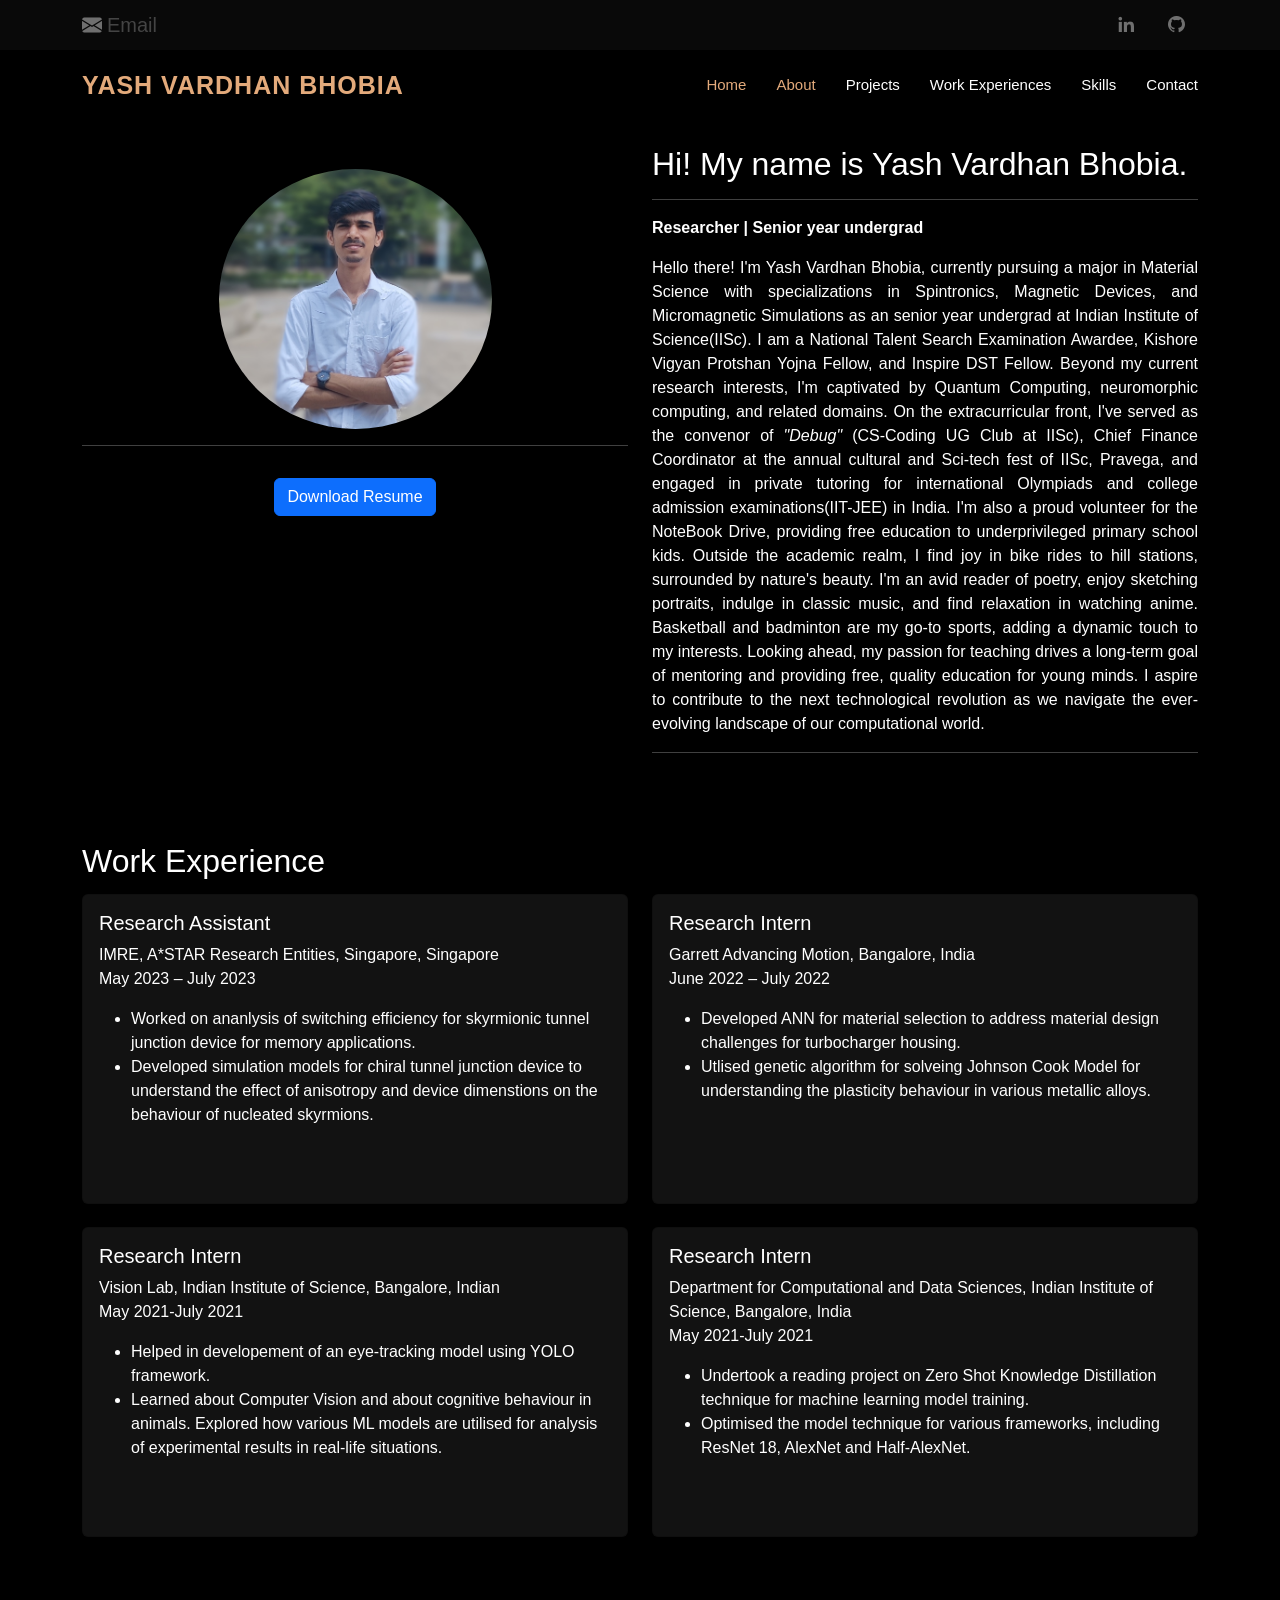
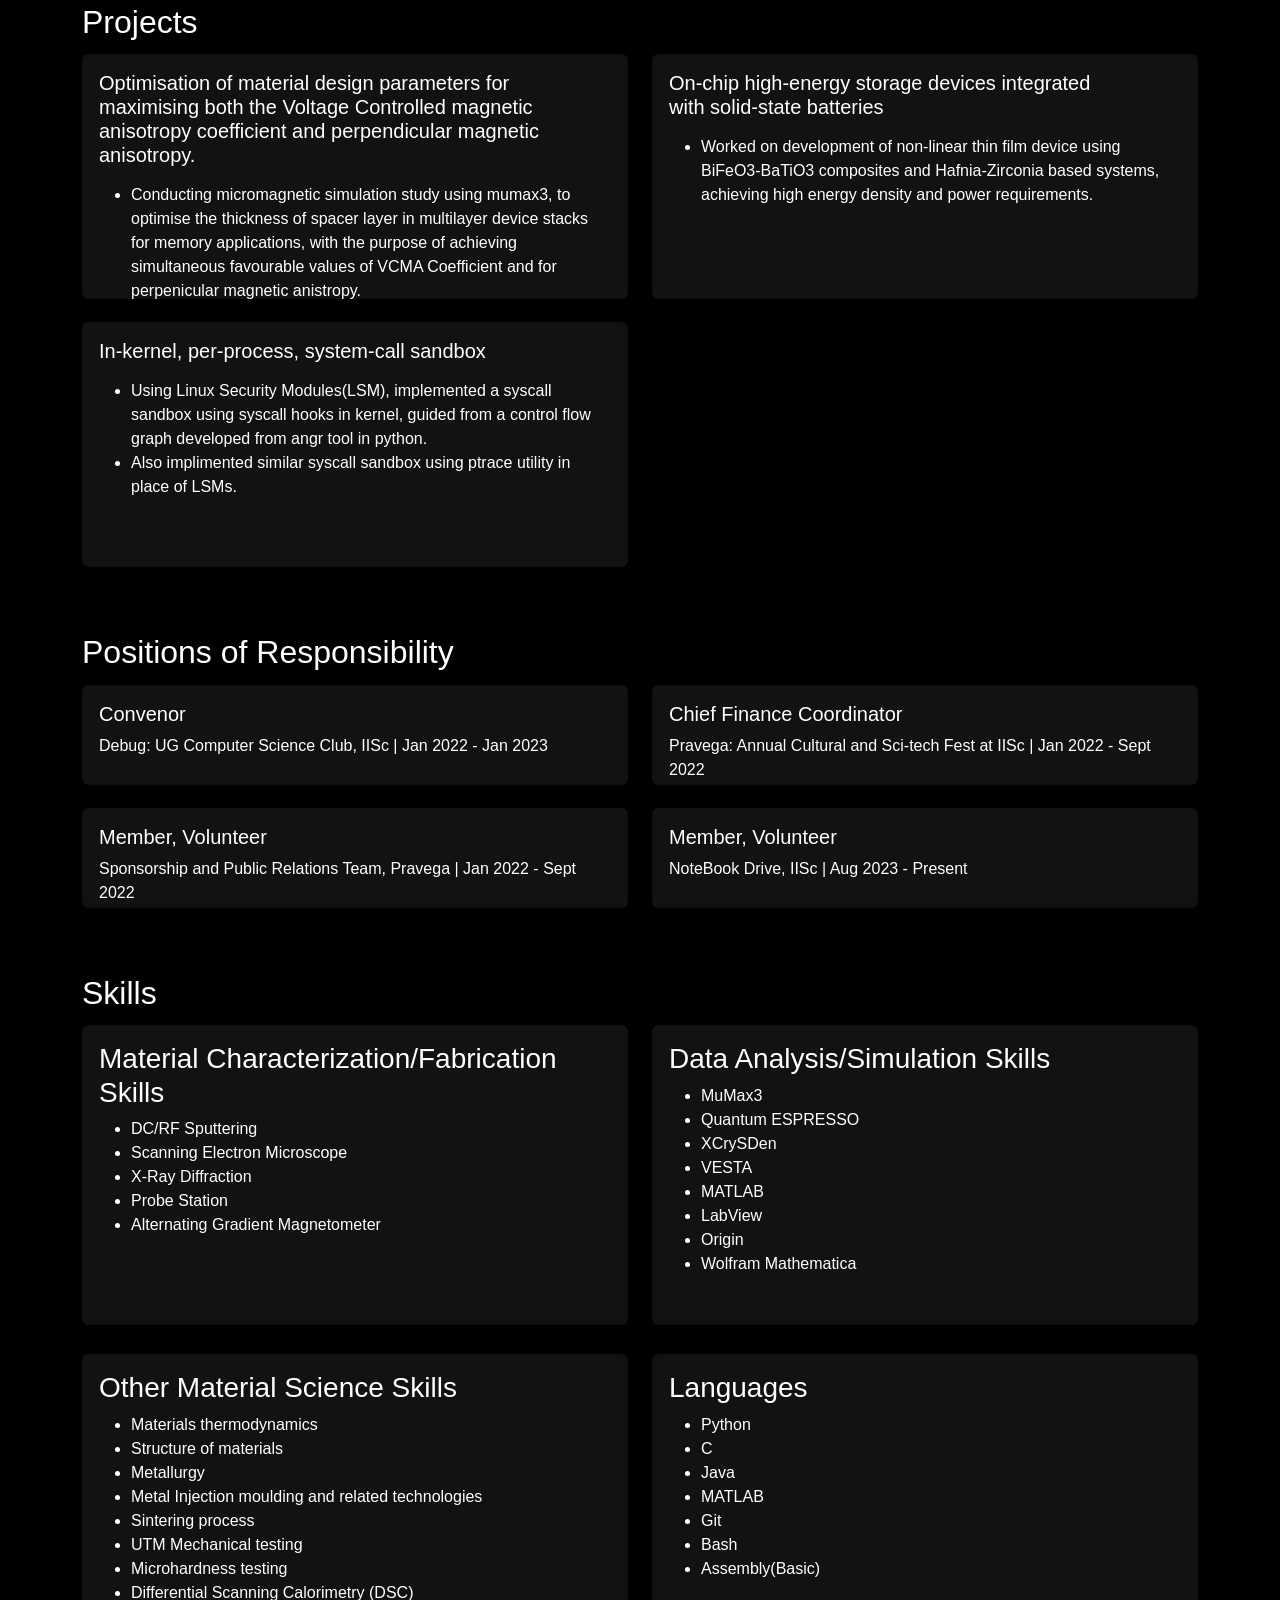
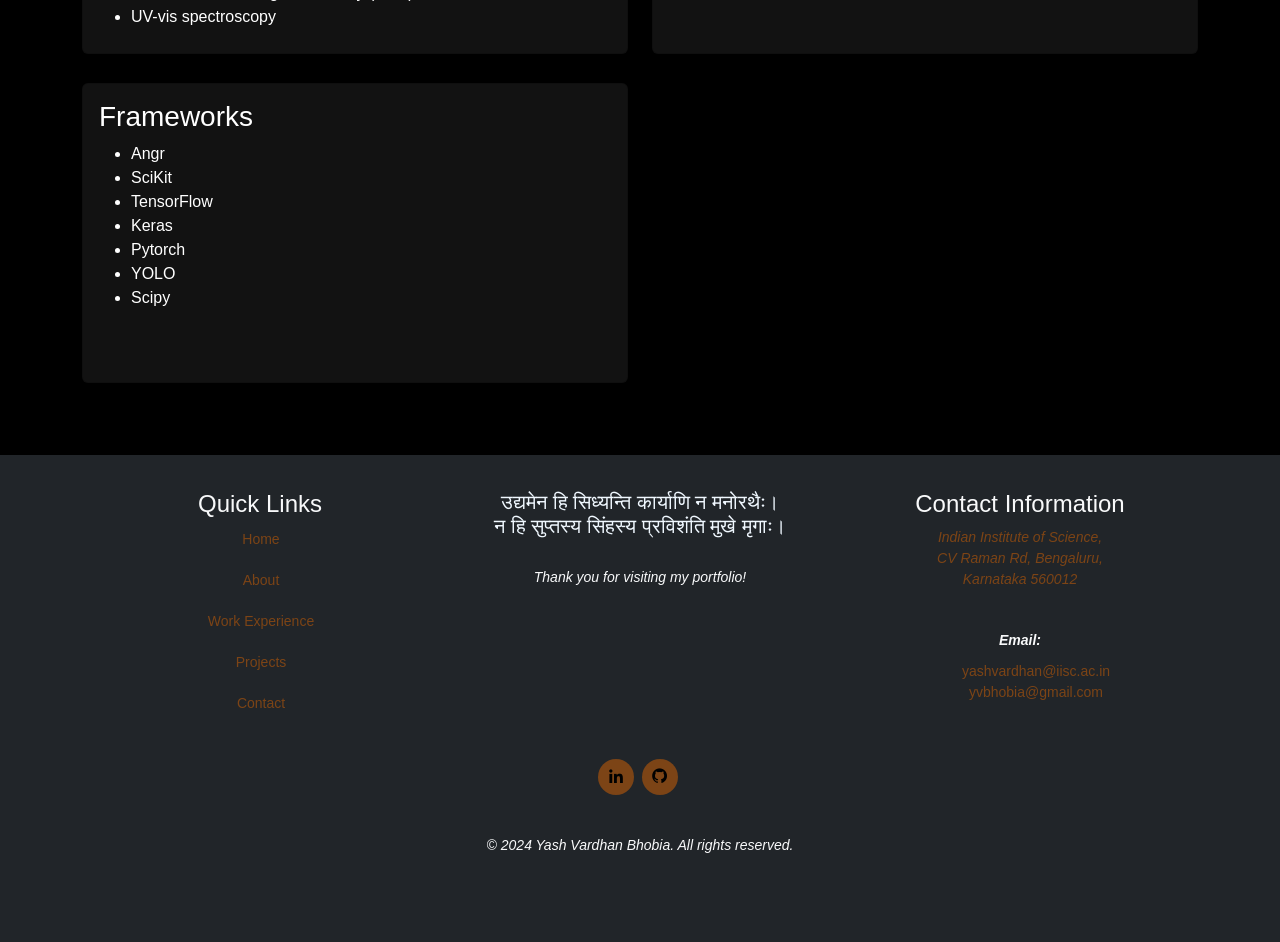
==== commit d02d1db6: "correct resume link and added a shlok in the end" ====
--- a/index.html
+++ b/index.html
@@ -111,7 +111,7 @@
           <br>
           <hr>
           <!-- Download Resume Button -->
-          <a href="https://drive.google.com/file/d/1p_6CFo6fGKpvVGCAXH-ujLoMi11RGlXD/view?usp=sharing" download
+          <a href="https://drive.google.com/file/d/1iouev2lJtf95KOHsY2YIjdlFj7oScdK1/view?usp=sharing" download
             class="btn btn-primary mt-3" style="margin-bottom:15px;">Download Resume</a>
 
         </div>
@@ -641,8 +641,9 @@
         </div>
 
         <div class="col-lg-4 col-md-6 footer-info">
-          <h5 style="color: aliceblue;">Every second that ticks by, the future is running out</h5>
-          <p>
+          <h5 style="color: aliceblue;">उद्यमेन हि सिध्यन्ति कार्याणि न मनोरथैः। <br>न हि सुप्तस्य सिंहस्य प्रविशंति मुखे मृगाः।</h5>
+	  <br>
+	  <p>
             Thank you for visiting my portfolio!<br>
           </p>
         </div>
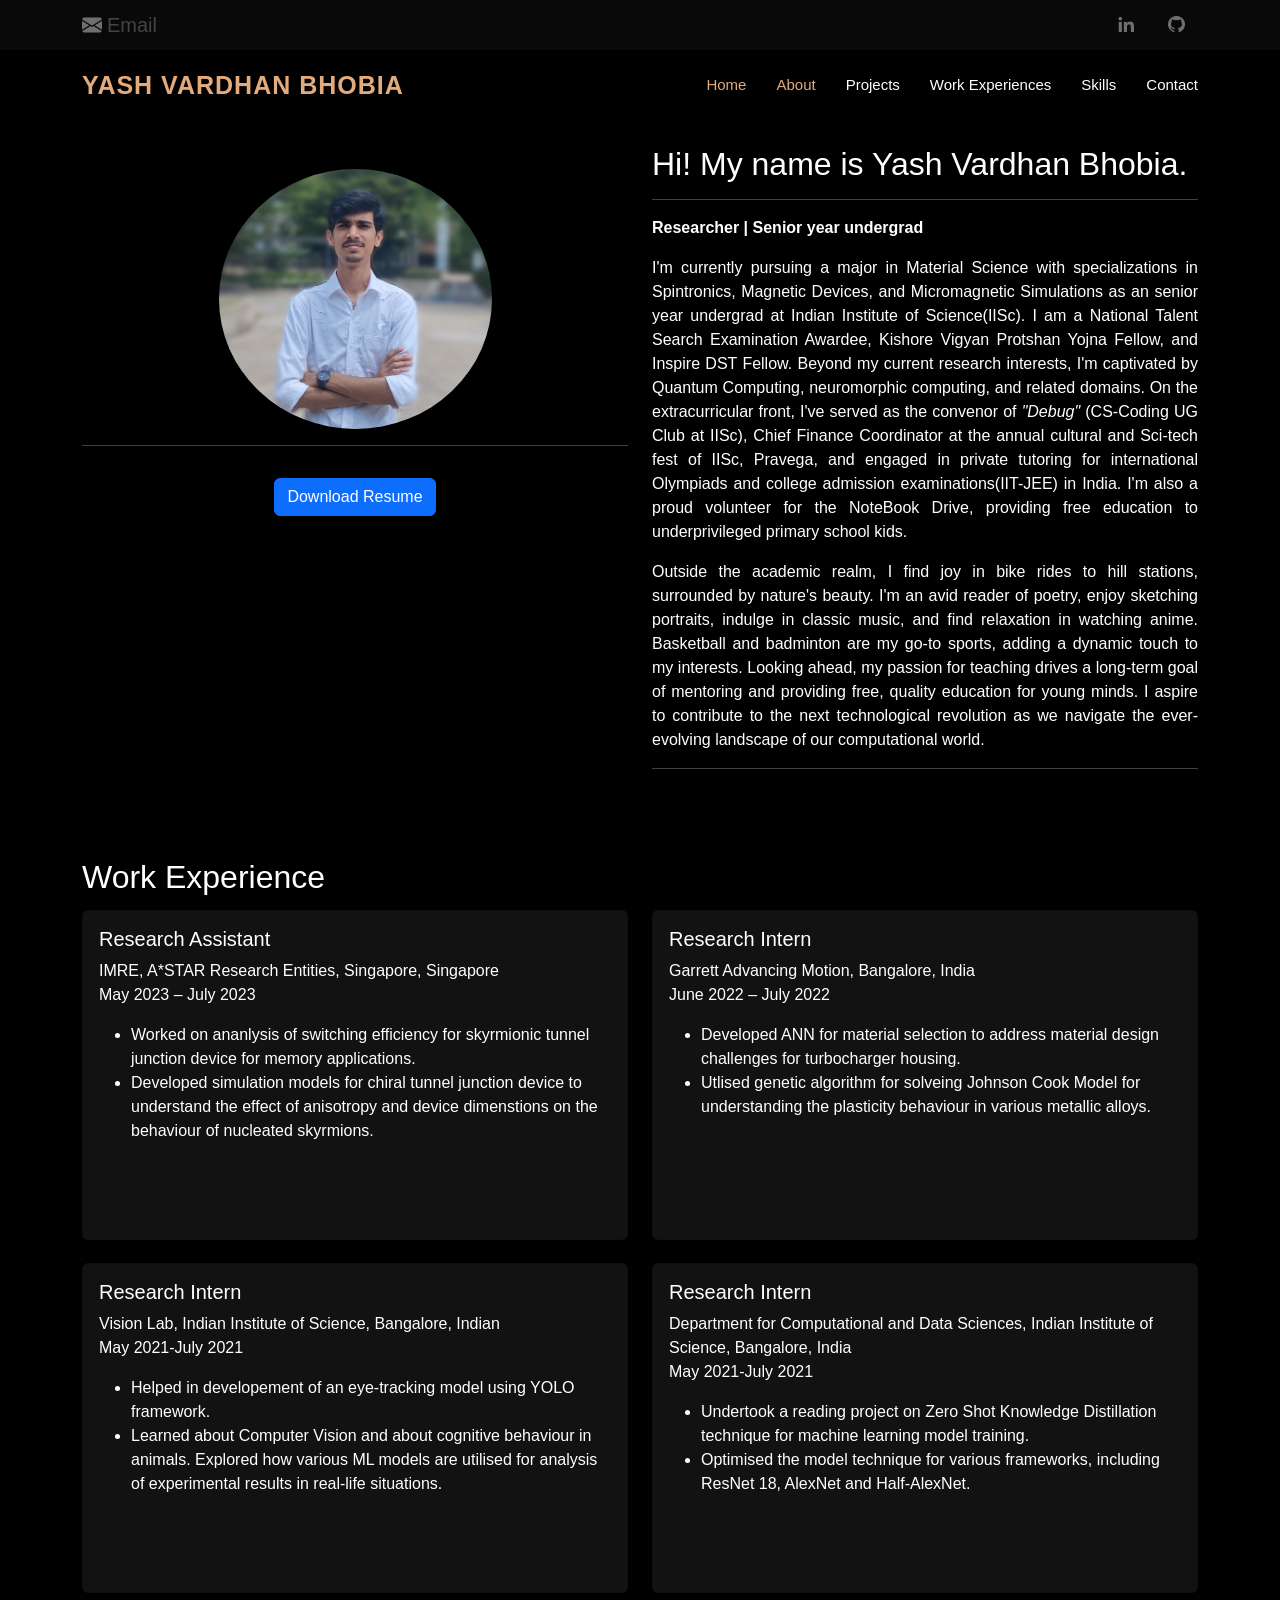
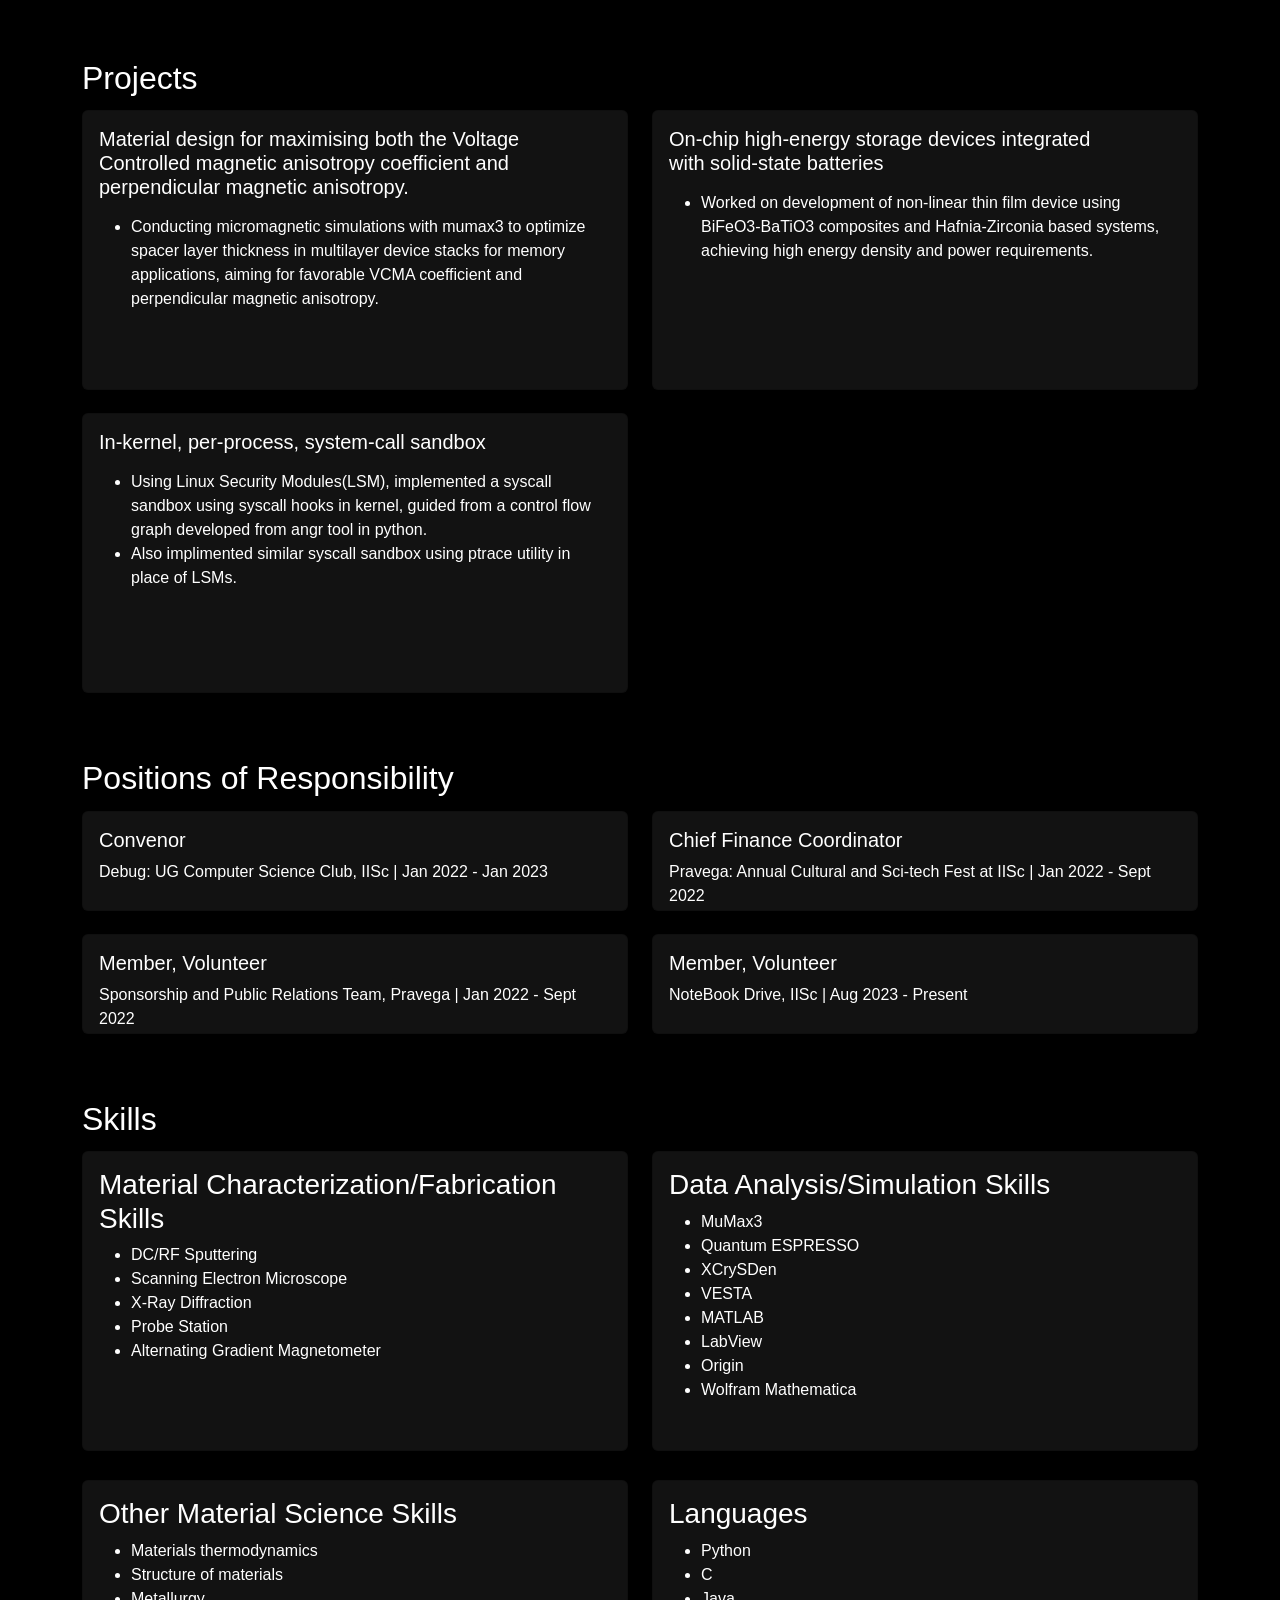
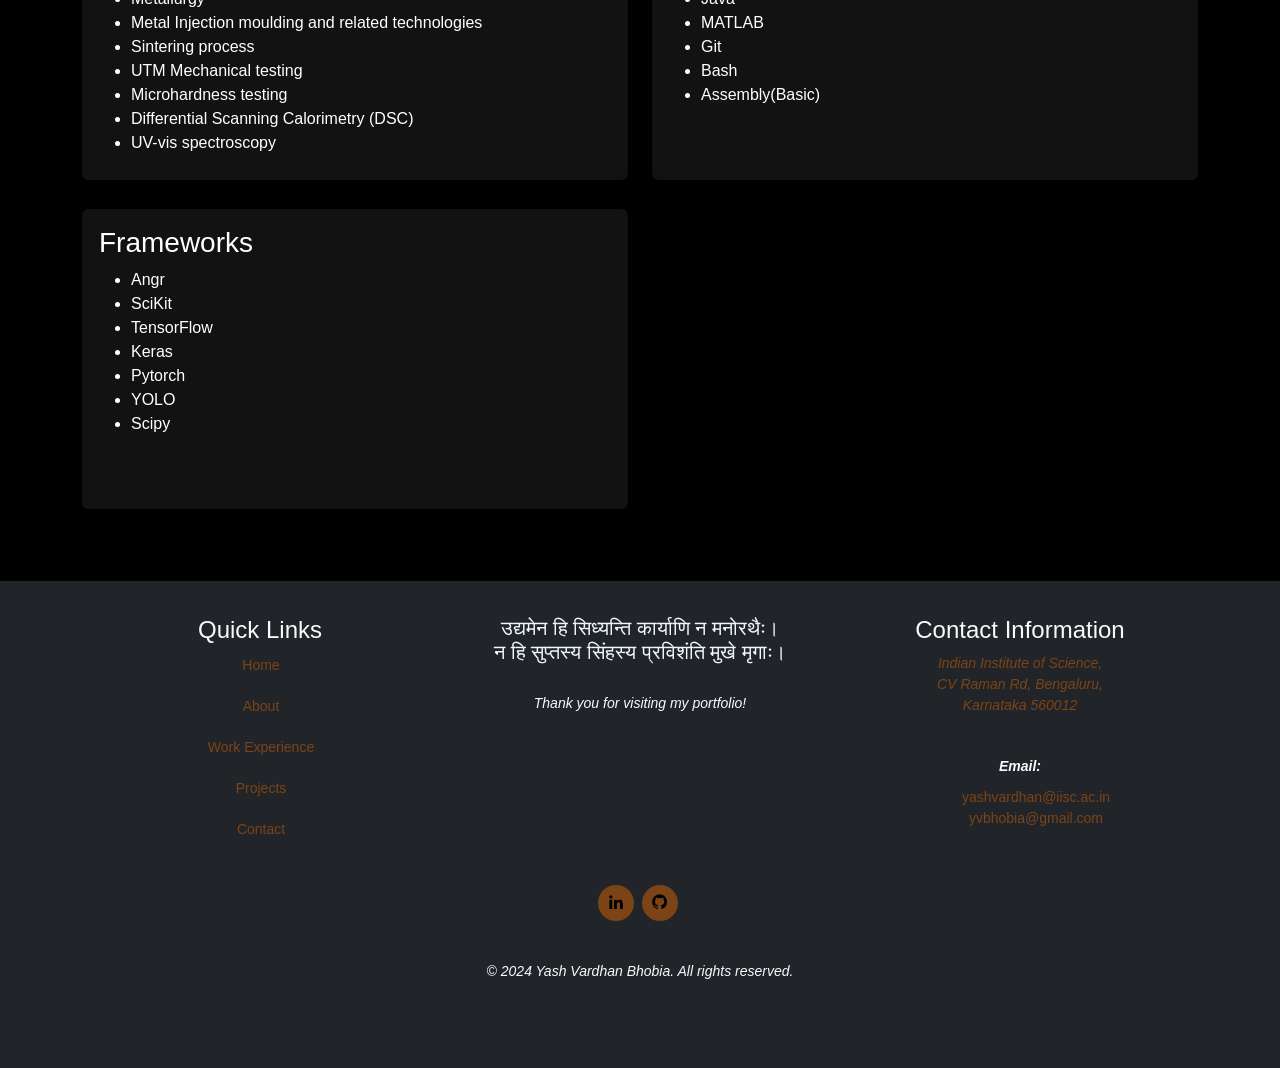
==== commit 0f6e7de4: "changed first paragraph" ====
--- a/index.html
+++ b/index.html
@@ -130,7 +130,9 @@
             </p>
 
             <p style="text-align: justify;">
-	    Hello there! I'm Yash Vardhan Bhobia, currently pursuing a major in Material Science with specializations in Spintronics, Magnetic Devices, and Micromagnetic Simulations as an senior year undergrad at Indian Institute of Science(IISc). I am a National Talent Search Examination Awardee, Kishore Vigyan Protshan Yojna Fellow, and Inspire DST Fellow. Beyond my current research interests, I'm captivated by Quantum Computing, neuromorphic computing, and related domains. On the extracurricular front, I've served as the convenor of <I>"Debug"</I> (CS-Coding UG Club at IISc), Chief Finance Coordinator at the annual cultural and Sci-tech fest of IISc, Pravega, and engaged in private tutoring for international Olympiads and college admission examinations(IIT-JEE) in India. I'm also a proud volunteer for the NoteBook Drive, providing free education to underprivileged primary school kids. Outside the academic realm, I find joy in bike rides to hill stations, surrounded by nature's beauty. I'm an avid reader of poetry, enjoy sketching portraits, indulge in classic music, and find relaxation in watching anime. Basketball and badminton are my go-to sports, adding a dynamic touch to my interests. Looking ahead, my passion for teaching drives a long-term goal of mentoring and providing free, quality education for young minds. I aspire to contribute to the next technological revolution as we navigate the ever-evolving landscape of our computational world.
+	    I'm currently pursuing a major in Material Science with specializations in Spintronics, Magnetic Devices, and Micromagnetic Simulations as an senior year undergrad at Indian Institute of Science(IISc). I am a National Talent Search Examination Awardee, Kishore Vigyan Protshan Yojna Fellow, and Inspire DST Fellow. Beyond my current research interests, I'm captivated by Quantum Computing, neuromorphic computing, and related domains. On the extracurricular front, I've served as the convenor of <I>"Debug"</I> (CS-Coding UG Club at IISc), Chief Finance Coordinator at the annual cultural and Sci-tech fest of IISc, Pravega, and engaged in private tutoring for international Olympiads and college admission examinations(IIT-JEE) in India. I'm also a proud volunteer for the NoteBook Drive, providing free education to underprivileged primary school kids. </p>
+
+	    <p style="text-align: justify;"> Outside the academic realm, I find joy in bike rides to hill stations, surrounded by nature's beauty. I'm an avid reader of poetry, enjoy sketching portraits, indulge in classic music, and find relaxation in watching anime. Basketball and badminton are my go-to sports, adding a dynamic touch to my interests. Looking ahead, my passion for teaching drives a long-term goal of mentoring and providing free, quality education for young minds. I aspire to contribute to the next technological revolution as we navigate the ever-evolving landscape of our computational world.
                           </p>
 
             <hr>
@@ -231,10 +233,11 @@
       <div class="col-md-6">
         <div class="card project-card">
           <div class="card-body">
-            <h5 class="card-title">Optimisation of material design parameters for maximising both the Voltage Controlled magnetic anisotropy coefficient and perpendicular magnetic anisotropy.</h5>
+            <h5 class="card-title">Material design for maximising both the Voltage Controlled magnetic anisotropy coefficient and perpendicular magnetic anisotropy.</h5>
             <p class="card-text">
 		<ul>
-			<li>Conducting micromagnetic simulation study using mumax3, to optimise the thickness of spacer layer in multilayer device stacks for memory applications, with the purpose of achieving simultaneous favourable values of VCMA Coefficient and for perpenicular magnetic anistropy.			</ul>
+			<li>Conducting micromagnetic simulations with mumax3 to optimize spacer layer thickness in multilayer device stacks for memory applications, aiming for favorable VCMA coefficient and perpendicular magnetic anisotropy.
+</ul>
 	    </p>
           </div>
         </div>
--- a/css/style1.css
+++ b/css/style1.css
@@ -744,7 +744,7 @@
 .project-card{
 	background-color:rgb(18, 18, 18);
 	color: white;
-	height: 245px;
+	height: 280px;
 	margin-bottom: 18px;
 
 }
@@ -752,6 +752,6 @@
 .experience-card{
 	background-color:rgb(18, 18, 18);
 	color: white;
-	height: 310px;
+	height: 330px;
 	margin-bottom: 18px;
 }
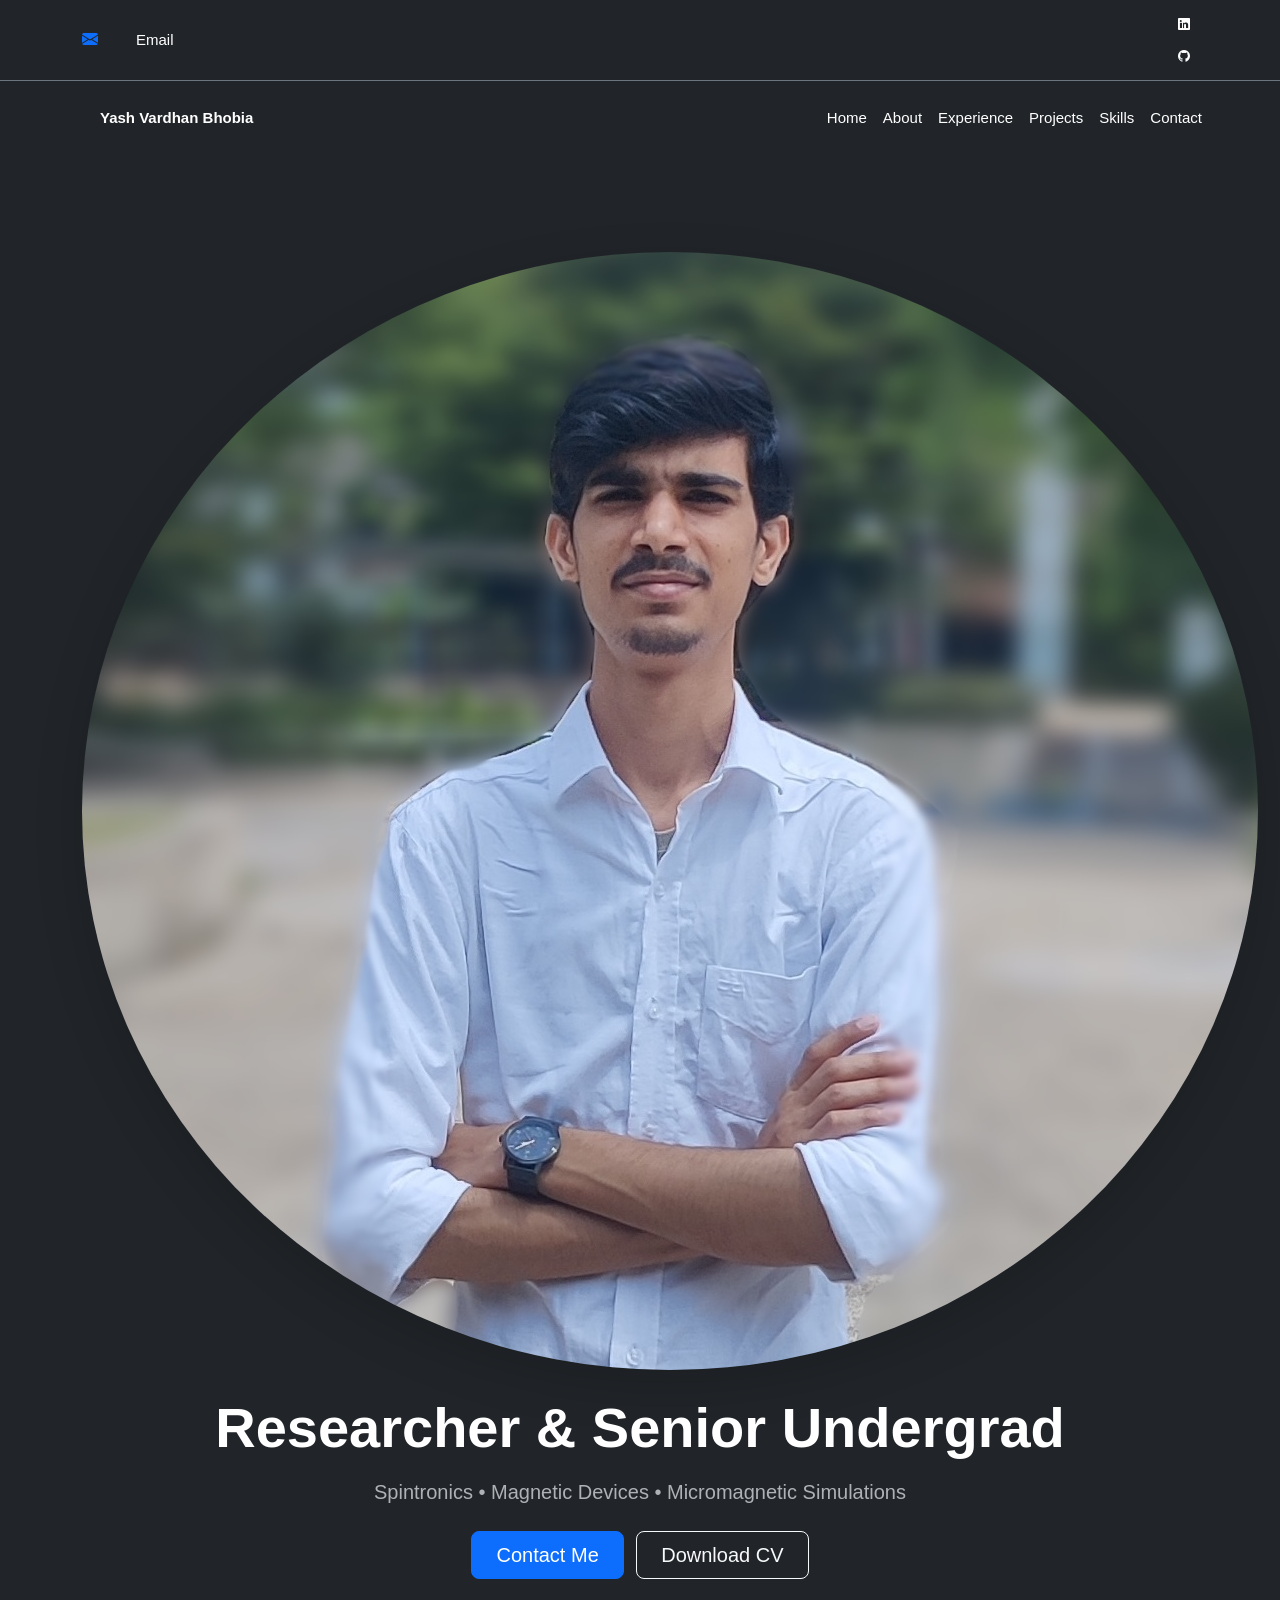
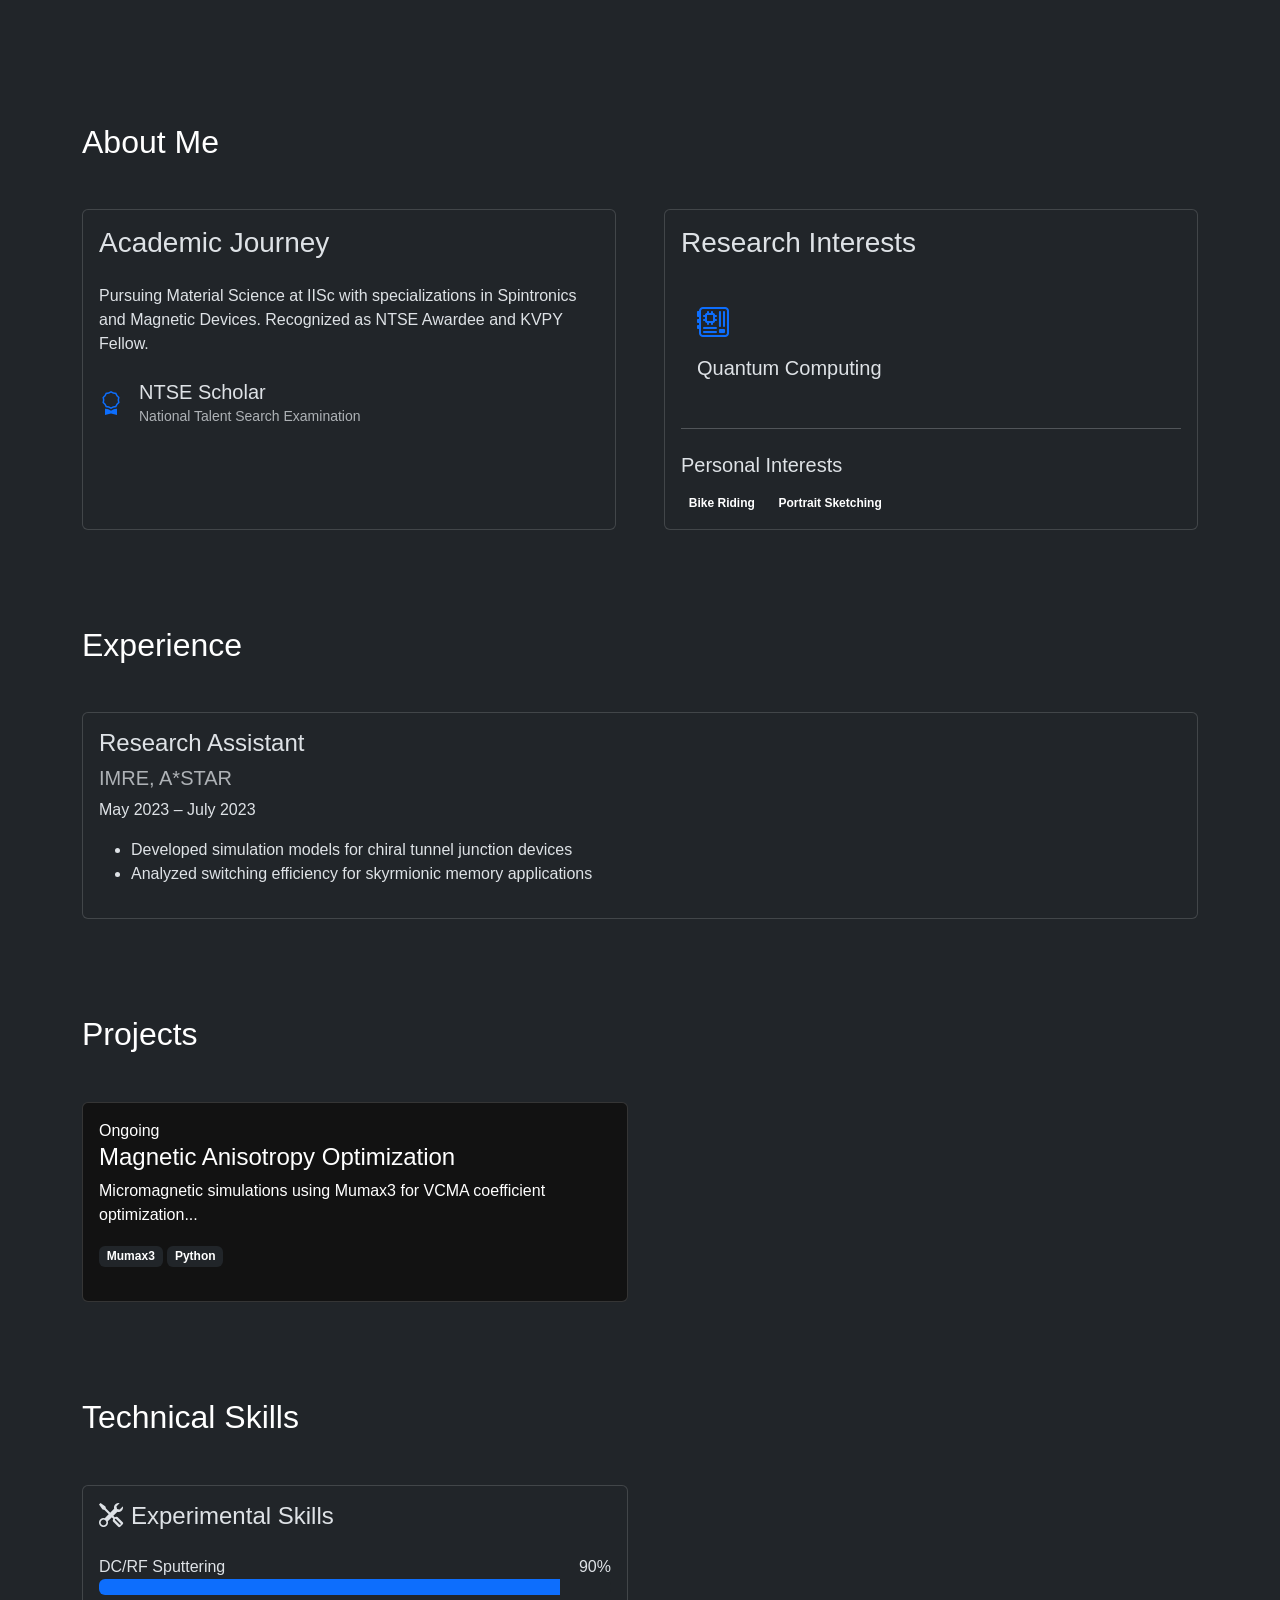
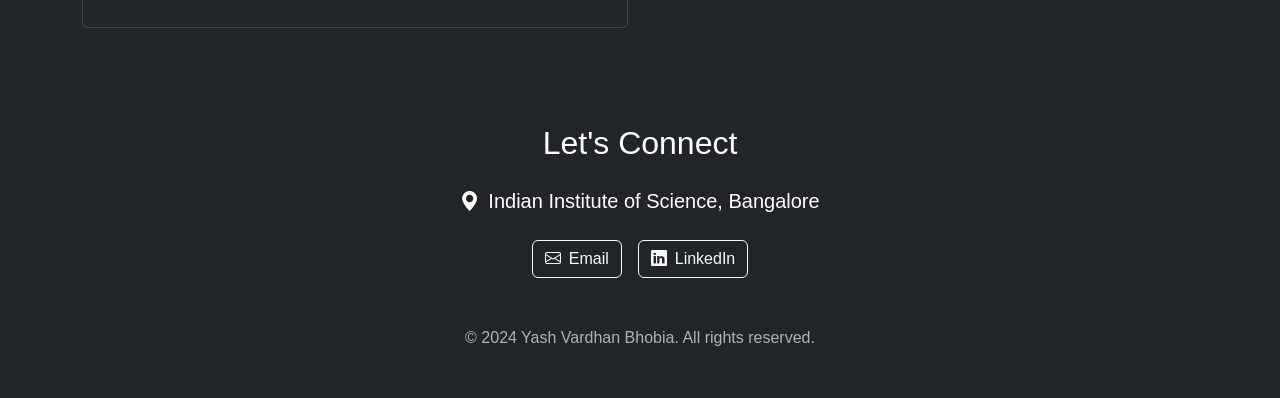
==== commit f8209c10: "Update index.html Deeply seeking the help from dear chinese friend in making ghood website" ====
--- a/index.html
+++ b/index.html
@@ -1,701 +1,248 @@
 <!DOCTYPE html>
-<html lang="en">
+<html lang="en" data-bs-theme="dark">
 
 <head>
   <meta charset="utf-8">
-  <meta content="width=device-width, initial-scale=1.0" name="viewport">
-
+  <meta name="viewport" content="width=device-width, initial-scale=1.0">
   <title>Yash Vardhan Bhobia - Portfolio</title>
-  <meta content="" name="description">
-  <meta content="" name="keywords">
-  <!-- Google Fonts -->
-  <link
-    href="https://fonts.googleapis.com/css?family=Open+Sans:300,300i,400,400i,600,600i,700,700i|Raleway:300,300i,400,400i,500,500i,600,600i,700,700i|Poppins:300,300i,400,400i,500,500i,600,600i,700,700i"
-    rel="stylesheet">
-  <!-- Vendor CSS Files -->
-  <link href="css/animate.min.css" rel="stylesheet">
-  <link href="css/bootstrap.min.css" rel="stylesheet">
+  <meta name="description" content="Portfolio of Yash Vardhan Bhobia - Researcher & Senior Undergrad at IISc">
+  <meta name="keywords" content="Material Science, Spintronics, Quantum Computing, Research">
+
+  <!-- Fonts -->
+  <link href="https://fonts.googleapis.com/css2?family=Inter:wght@300;400;500;600;700&display=swap" rel="stylesheet">
+  
+  <!-- Vendor CSS -->
   <link href="assets/vendor/bootstrap-icons/bootstrap-icons.css" rel="stylesheet">
-  <link href="assets/vendor/boxicons/css/boxicons.min.css" rel="stylesheet">
   <link href="assets/vendor/glightbox/css/glightbox.min.css" rel="stylesheet">
   <link href="assets/vendor/swiper/swiper-bundle.min.css" rel="stylesheet">
-  <link href="https://cdn.jsdelivr.net/npm/bootstrap@5.3.2/dist/css/bootstrap.min.css" rel="stylesheet"
-    integrity="sha384-T3c6CoIi6uLrA9TneNEoa7RxnatzjcDSCmG1MXxSR1GAsXEV/Dwwykc2MPK8M2HN" crossorigin="anonymous">
-
-  <!-- Template Main CSS File -->
+  <link href="https://cdn.jsdelivr.net/npm/bootstrap@5.3.2/dist/css/bootstrap.min.css" rel="stylesheet">
+  <link href="https://unpkg.com/aos@2.3.1/dist/aos.css" rel="stylesheet">
+
+  <!-- Main CSS -->
   <link href="css/style1.css" rel="stylesheet">
 </head>
 
-<body>
-
-  <!-- ======= Top Bar ======= -->
-  <section id="topbar" class="d-flex align-items-center">
-    <div class="container d-flex justify-content-center justify-content-md-between">
-      <div class="contact-info d-flex align-items-center">
-        <i class="bi bi-envelope-fill"></i><a href="mailto:yashvardhan@iisc.ac.in">Email</a>
-
-      </div>
-
+<body class="bg-dark">
+  <!-- Floating Particles Background -->
+  <div class="particles-background"></div>
+
+  <!-- Top Bar -->
+  <nav class="topbar navbar py-2 border-bottom border-secondary">
+    <div class="container d-flex justify-content-between align-items-center">
+      <div class="d-flex align-items-center">
+        <i class="bi bi-envelope-fill me-2 text-primary"></i>
+        <a href="mailto:yashvardhan@iisc.ac.in" class="text-white text-decoration-none">Email</a>
+      </div>
       <div class="social-links">
-        <!-- <a href="https://twitter.com/yourtwitter" target="_blank" class="twitter"><i class="bx bxl-twitter"></i></a> -->
-        <a href="https://www.linkedin.com/in/yash-vardhan-b-1247321a3" target="_blank" class="linkedin"><i
-            class="bx bxl-linkedin"></i></a>
-        <a href="https://github.com/Saintcyberwarrior" target="_blank" class="github"><i class="bx bxl-github"></i></a>
-        <!-- Add more social media links as needed -->
-      </div>
-      <!-- <p>&copy; 2024 Your Name. All rights reserved.</p> -->
-    </div>
-    </div>
-  </section>
-
-
-  <!-- ======= Header ======= -->
-  <header id="header" class="d-flex align-items-center">
-    <div class="container d-flex align-items-center">
-
-      <h3 class="logo me-auto"><a href="index.html">Yash Vardhan Bhobia</a></h3>
-
-      <nav id="navbar" class="navbar">
-        <ul>
-          <li><a class="nav-link scrollto active" href="#home">Home</a></li>
-          <li><a class="nav-link scrollto" href="#about">About</a></li>
-          <li><a class="nav-link scrollto" href="#projects">Projects</a></li>
-          <li><a class="nav-link scrollto" href="#work-experience">Work Experiences</a></li>
-          <li><a class="nav-link scrollto" href="#skills">Skills</a></li>
-          <li><a class="nav-link scrollto" href="#footer">Contact</a></li>
+        <a href="https://www.linkedin.com/in/yash-vardhan-b-1247321a3" target="_blank" class="text-white mx-2">
+          <i class="bi bi-linkedin"></i>
+        </a>
+        <a href="https://github.com/Saintcyberwarrior" target="_blank" class="text-white mx-2">
+          <i class="bi bi-github"></i>
+        </a>
+      </div>
+    </div>
+  </nav>
+
+  <!-- Header -->
+  <header class="sticky-top bg-dark-90 backdrop-blur">
+    <nav class="navbar navbar-expand-lg container py-3">
+      <a class="navbar-brand fw-bold text-gradient" href="#">Yash Vardhan Bhobia</a>
+      <button class="navbar-toggler" type="button" data-bs-toggle="collapse" data-bs-target="#navbarNav">
+        <span class="navbar-toggler-icon"></span>
+      </button>
+      <div class="collapse navbar-collapse" id="navbarNav">
+        <ul class="navbar-nav ms-auto">
+          <li class="nav-item"><a class="nav-link active" href="#home">Home</a></li>
+          <li class="nav-item"><a class="nav-link" href="#about">About</a></li>
+          <li class="nav-item"><a class="nav-link" href="#experience">Experience</a></li>
+          <li class="nav-item"><a class="nav-link" href="#projects">Projects</a></li>
+          <li class="nav-item"><a class="nav-link" href="#skills">Skills</a></li>
+          <li class="nav-item"><a class="nav-link" href="#contact">Contact</a></li>
         </ul>
-        <i class="bi bi-list mobile-nav-toggle"></i>
-      </nav>
-      <!-- .navbar -->
-    </div>
+      </div>
+    </nav>
   </header>
-  <style>
-    /* Default styles for the video */
-    .bg-video {
-      width: 100%;
-      height: auto;
-    }
-
-    /* Media query for smaller screens */
-    @media (max-width: 767px) {
-      .bg-video {
-        height: 280px;
-        /* Allow the height to adjust proportionally */
-      }
-    }
-
-    .custom-circle-image {
-      width: 50%;
-      /* Adjust the width as needed */
-      height: auto;
-      /* Adjust the height as needed */
-    }
-
-    .col-md-6 {
-      padding-top: 5px;
-    }
-  </style>
-  <!-- About Section  -->
-
-  <!-- ======= Intro Section ======= -->
-  <section id="about" class="about">
-    <div class="container" data-aos="fade-up">
-      <div class="section-title">
-        <!-- <h2>Introduction</h2> -->
-      </div>
-
-      <div class="row content">
-        <div class="col-lg-6 pt-4 text-center">
-          <!-- Add your image here -->
-          <img src="yash_potrait_face copy.jpg" alt="Yash Profile Pic" class="img-fluid rounded-circle custom-circle-image">
-          <br>
-          <hr>
-          <!-- Download Resume Button -->
-          <a href="https://drive.google.com/file/d/1iouev2lJtf95KOHsY2YIjdlFj7oScdK1/view?usp=sharing" download
-            class="btn btn-primary mt-3" style="margin-bottom:15px;">Download Resume</a>
-
-        </div>
-
+
+  <!-- Hero Section -->
+  <section id="home" class="hero-section py-5">
+    <div class="container text-center py-5" data-aos="fade-up">
+      <div class="avatar-wrapper mx-auto mb-4">
+        <img src="yash_potrait_face copy.jpg" alt="Yash Vardhan Bhobia" 
+             class="avatar-img rounded-circle shadow-lg">
+      </div>
+      <h1 class="display-4 fw-bold text-gradient mb-3">Researcher & Senior Undergrad</h1>
+      <p class="lead text-muted mb-4">Spintronics • Magnetic Devices • Micromagnetic Simulations</p>
+      <a href="#contact" class="btn btn-primary btn-lg px-4 me-2">Contact Me</a>
+      <a href="https://drive.google.com/file/d/1iouev2lJtf95KOHsY2YIjdlFj7oScdK1/view" 
+         class="btn btn-outline-light btn-lg px-4">Download CV</a>
+    </div>
+  </section>
+
+  <!-- About Section -->
+  <section id="about" class="py-5">
+    <div class="container" data-aos="fade-up">
+      <div class="section-header mb-5">
+        <h2 class="text-gradient">About Me</h2>
+      </div>
+      <div class="row g-5">
         <div class="col-lg-6">
-          <div class="intro-text">
-            <h2>
-              <p>
-                Hi! My name is Yash Vardhan Bhobia.
-              </p>
-            </h2>
-            <hr>
-
-            <p>
-              <strong>Researcher | Senior year undergrad</strong>
-            </p>
-
-            <p style="text-align: justify;">
-	    I'm currently pursuing a major in Material Science with specializations in Spintronics, Magnetic Devices, and Micromagnetic Simulations as an senior year undergrad at Indian Institute of Science(IISc). I am a National Talent Search Examination Awardee, Kishore Vigyan Protshan Yojna Fellow, and Inspire DST Fellow. Beyond my current research interests, I'm captivated by Quantum Computing, neuromorphic computing, and related domains. On the extracurricular front, I've served as the convenor of <I>"Debug"</I> (CS-Coding UG Club at IISc), Chief Finance Coordinator at the annual cultural and Sci-tech fest of IISc, Pravega, and engaged in private tutoring for international Olympiads and college admission examinations(IIT-JEE) in India. I'm also a proud volunteer for the NoteBook Drive, providing free education to underprivileged primary school kids. </p>
-
-	    <p style="text-align: justify;"> Outside the academic realm, I find joy in bike rides to hill stations, surrounded by nature's beauty. I'm an avid reader of poetry, enjoy sketching portraits, indulge in classic music, and find relaxation in watching anime. Basketball and badminton are my go-to sports, adding a dynamic touch to my interests. Looking ahead, my passion for teaching drives a long-term goal of mentoring and providing free, quality education for young minds. I aspire to contribute to the next technological revolution as we navigate the ever-evolving landscape of our computational world.
-                          </p>
-
-            <hr>
-
-            <!-- <ul>
-                            <li>🌍 I'm based in Ahmedabad</li>
-                            <li>✉️ You can contact me at <a
-                                    href="mailto:kapaliyasarthak@gmail.com">kapaliyasarthak@gmail.com</a></li>
-                        </ul> -->
-          </div>
-        </div>
-      </div>
-
-    </div>
-  </section><!-- End Intro Section -->
-
-
-
-  <!-- Work Experience Section -->
-  <section id="work-experience" class="container mt-5">
-    <h2>Work Experience</h2>
-
-    <div class="row">
-      <!-- Research Assistant -->
-      <div class="col-md-6">
-        <div class="card experience-card">
-          <div class="card-body">
-            <h5 class="card-title">Research Assistant</h5>
-            <p class="card-text">IMRE, A*STAR Research Entities, Singapore, Singapore<br>May 2023 – July 2023</p>
-            <ul>
-		    <li>Worked on ananlysis of switching efficiency for skyrmionic tunnel junction device for memory applications.</li>
-
-              <li>Developed simulation models for chiral tunnel junction device to understand the effect of anisotropy and device dimenstions on the behaviour of nucleated skyrmions.</li>
-            </ul>
-          </div>
-        </div>
-      </div>
-
-      <!-- Research Intern -->
-      <div class="col-md-6">
-        <div class="card experience-card">
-          <div class="card-body">
-            <h5 class="card-title">Research Intern</h5>
-            <p class="card-text">Garrett Advancing Motion, Bangalore, India<br>June 2022 – July 2022</p>
-            <ul>
-              <li>Developed ANN for material selection to address material design challenges for turbocharger housing. </li>
-              <li>Utlised genetic algorithm for solveing Johnson Cook Model for understanding the plasticity behaviour in various metallic alloys.</li>
-            </ul>
-          </div>
-        </div>
-      </div>
-
-      <!-- Research Intern (Vision Lab) -->
-
-      <div class="col-md-6">
-        <div class="card experience-card">
-          <div class="card-body">
-            <h5 class="card-title">Research Intern</h5>
-	    <p class="card-text">Vision Lab, Indian Institute of Science, Bangalore, Indian<br> May 2021-July 2021</p>
-            <ul>
-              <li>Helped in developement of an eye-tracking model using YOLO framework.</li>
-              <li>Learned about Computer Vision and about cognitive behaviour in animals. Explored how various ML models are utilised for analysis of experimental results in real-life situations.</li>
-            </ul>
-          </div>
-        </div>
-      </div>
-
-
-      <!-- Research Intern (CDS, IISc) -->
-      <div class="col-md-6">
-        <div class="card experience-card">
-          <div class="card-body">
-		  <h5 class="card-title">Research Intern</h5>
-            <p class="card-text">Department for Computational and Data Sciences, Indian Institute of Science, Bangalore, India<br>May 2021-July 2021</p>
-            <ul>
-              <li>Undertook a reading project on Zero Shot Knowledge Distillation technique for machine learning model training.</li>
-              <li>Optimised the model technique for various frameworks, including ResNet 18, AlexNet and Half-AlexNet.</li>
-            </ul>
-          </div>
-        </div>
-      </div>
-
-      <!-- Add more experience cards as needed -->
-
-    </div>
-  </section>
-
-  <!-- Publications Section -->
-
-
+          <div class="card glass-card h-100">
+            <div class="card-body">
+              <h3 class="card-title mb-4">Academic Journey</h3>
+              <p class="card-text">Pursuing Material Science at IISc with specializations in Spintronics and Magnetic Devices. Recognized as NTSE Awardee and KVPY Fellow.</p>
+              <div class="achievements mt-4">
+                <div class="d-flex align-items-center mb-3">
+                  <i class="bi bi-award fs-4 text-primary me-3"></i>
+                  <div>
+                    <h5 class="mb-0">NTSE Scholar</h5>
+                    <small class="text-muted">National Talent Search Examination</small>
+                  </div>
+                </div>
+                <!-- Add more achievements -->
+              </div>
+            </div>
+          </div>
+        </div>
+        <div class="col-lg-6">
+          <div class="card glass-card h-100">
+            <div class="card-body">
+              <h3 class="card-title mb-4">Research Interests</h3>
+              <div class="row g-3">
+                <div class="col-md-6" data-aos="zoom-in">
+                  <div class="interest-card p-3 rounded">
+                    <i class="bi bi-motherboard fs-2 text-primary"></i>
+                    <h5 class="mt-2">Quantum Computing</h5>
+                  </div>
+                </div>
+                <!-- Add more interest cards -->
+              </div>
+              <hr class="my-4">
+              <h5 class="mb-3">Personal Interests</h5>
+              <div class="d-flex flex-wrap gap-2">
+                <span class="badge bg-primary-soft">Bike Riding</span>
+                <span class="badge bg-primary-soft">Portrait Sketching</span>
+                <!-- Add more badges -->
+              </div>
+            </div>
+          </div>
+        </div>
+      </div>
+    </div>
+  </section>
+
+  <!-- Experience Section -->
+  <section id="experience" class="py-5">
+    <div class="container" data-aos="fade-up">
+      <div class="section-header mb-5">
+        <h2 class="text-gradient">Experience</h2>
+      </div>
+      <div class="timeline">
+        <div class="timeline-item" data-aos="fade-right">
+          <div class="timeline-content card glass-card">
+            <div class="card-body">
+              <h4>Research Assistant</h4>
+              <h5 class="text-muted">IMRE, A*STAR</h5>
+              <div class="timeline-date">May 2023 – July 2023</div>
+              <ul class="mt-3">
+                <li>Developed simulation models for chiral tunnel junction devices</li>
+                <li>Analyzed switching efficiency for skyrmionic memory applications</li>
+              </ul>
+            </div>
+          </div>
+        </div>
+        <!-- Add more timeline items -->
+      </div>
+    </div>
+  </section>
 
   <!-- Projects Section -->
-  <section id="projects" class="container mt-5">
-    <h2>Projects</h2>
-
-    <div class="row">
-      <!-- Plastic Waste Detection -->
-      <div class="col-md-6">
-        <div class="card project-card">
-          <div class="card-body">
-            <h5 class="card-title">Material design for maximising both the Voltage Controlled magnetic anisotropy coefficient and perpendicular magnetic anisotropy.</h5>
-            <p class="card-text">
-		<ul>
-			<li>Conducting micromagnetic simulations with mumax3 to optimize spacer layer thickness in multilayer device stacks for memory applications, aiming for favorable VCMA coefficient and perpendicular magnetic anisotropy.
-</ul>
-	    </p>
-          </div>
-        </div>
-      </div>
-
-      <!-- Song Recommendation Engine -->
-      <div class="col-md-6">
-        <div class="card project-card">
-          <div class="card-body">
-            <h5 class="card-title">On-chip high-energy storage devices integrated with solid-state batteries</h5>
-            <p class="card-text">
-		<ul>
-			<li> Worked on development of non-linear thin film device using BiFeO3-BaTiO3 composites and Hafnia-Zirconia based systems, achieving high energy density and power requirements.
-			</ul>
-	    </p>
-          </div>
-        </div>
-      </div>
-
-      <!-- OCR Web Portal -->
-      <div class="col-md-6">
-        <div class="card project-card">
-          <div class="card-body">
-            <h5 class="card-title">In-kernel, per-process, system-call sandbox</h5>
-            <p class="card-text">
-	    <ul>
-	    <li>Using Linux Security Modules(LSM), implemented a syscall sandbox using syscall hooks in kernel, guided from a control flow graph developed from angr tool in python.
-		    <li> Also implimented similar syscall sandbox using ptrace utility in place of LSMs.
-		</ul>
-	    </p>
-          </div>
-        </div>
-      </div>
-
-      <!-- Poster on design of neuron and synapse for spiking neural network using skyrmion based devices
-      <div class="col-md-6">
-        <div class="card project-card">
-          <div class="card-body">
-            <h5 class="card-title">Design of neuron and synapse for Spiking Neural Network using Skyrmion based devices
-</h5>
-            <p class="card-text">Nodejs, Firebase, Reactjs, Twilio API, Replit Git | Feb - March 2023</p>
-          </div>
-        </div>
-      </div>
-
-      <!-- Add more project cards as needed -->
-
-    </div>
-  </section>
-
-
-  <!-- Positions of Responsibility Section -->
-  <section id="responsibilities" class="container mt-5">
-    <h2>Positions of Responsibility</h2>
-
-    <div class="row">
-      <!-- Convenor--Debug -->
-      <div class="col-md-6">
-        <div class="card responsibility-card">
-          <div class="card-body">
-            <h5 class="card-title">Convenor</h5>
-            <p class="card-text">Debug: UG Computer Science Club, IISc | Jan 2022 - Jan 2023</p>
-            <!-- Add your content here -->
-          </div>
-        </div>
-      </div>
-
-      <!-- Finance Head--Pravega -->
-      <div class="col-md-6">
-        <div class="card responsibility-card">
-          <div class="card-body">
-            <h5 class="card-title">Chief Finance Coordinator</h5>
-            <p class="card-text">Pravega: Annual Cultural and Sci-tech Fest at IISc | Jan 2022 - Sept 2022</p>
-            <!-- Add your content here -->
-          </div>
-        </div>
-      </div>
-
-      <!-- Public Relation Memeber-Pravega -->
-      <div class="col-md-6">
-        <div class="card responsibility-card">
-          <div class="card-body">
-            <h5 class="card-title">Member, Volunteer</h5>
-            <p class="card-text">Sponsorship and Public Relations Team, Pravega | Jan 2022 - Sept 2022</p>
-            <!-- Add your content here -->
-          </div>
-        </div>
-      </div>
-
-      <!-- NBD-- Member -->
-      <div class="col-md-6">
-        <div class="card responsibility-card">
-          <div class="card-body">
-            <h5 class="card-title">Member, Volunteer</h5>
-            <p class="card-text">NoteBook Drive, IISc | Aug 2023 - Present
-            </p>
-            <!-- Add your content here -->
-          </div>
-        </div>
-      </div>
-
-      <!-- Add more responsibility cards as needed -->
-
-    </div>
-  </section>
-
-  <!-- Academic Achievements Section
-<section id="achievements" class="container mt-5">
-    <h2>Academic Achievements</h2>
-
-    <div class="row">
-        <!-- Achievement 1
+  <section id="projects" class="py-5">
+    <div class="container" data-aos="fade-up">
+      <div class="section-header mb-5">
+        <h2 class="text-gradient">Projects</h2>
+      </div>
+      <div class="row g-4">
+        <div class="col-md-6" data-aos="zoom-in">
+          <div class="card project-card h-100">
+            <div class="card-body">
+              <div class="project-badge">Ongoing</div>
+              <h4 class="card-title">Magnetic Anisotropy Optimization</h4>
+              <p class="card-text">Micromagnetic simulations using Mumax3 for VCMA coefficient optimization...</p>
+              <div class="tech-stack mt-3">
+                <span class="badge bg-dark">Mumax3</span>
+                <span class="badge bg-dark">Python</span>
+              </div>
+            </div>
+          </div>
+        </div>
+        <!-- Add more project cards -->
+      </div>
+    </div>
+  </section>
+
+  <!-- Skills Section -->
+  <section id="skills" class="py-5">
+    <div class="container" data-aos="fade-up">
+      <div class="section-header mb-5">
+        <h2 class="text-gradient">Technical Skills</h2>
+      </div>
+      <div class="row g-4">
         <div class="col-md-6">
-            <div class="card achievement-card">
-                <div class="card-body">
-                    <p class="card-text">Ranked 6th in GeeksForGeeks Progeek Cup Competition 2021.</p>
-                    <!-- Add your content here
-                </div>
-            </div>
-        </div>
-
-        <!-- Achievement 2
-        <div class="col-md-6">
-            <div class="card achievement-card">
-                <div class="card-body">
-                    <p class="card-text">Top 15 in AI-driven Hackathon for Plastic-Free Rivers utilizing AI for sustainability.</p>
-                    <!-- Add your content here
-                </div>
-            </div>
-        </div>
-
-        <!-- Add more achievement cards as needed
-
-    </div>
-</section>   -->
-
-  <!-- Skills Section -->
- <section id="skills" class="container mt-5">
-  <h2>Skills</h2>
-
-  <div class="row">
-    <!-- Material Characterization/Fabrication Skills -->
-    <div class="col-md-6">
-      <div class="card mb-4 skill-card">
-        <div class="card-body" >
-          <h3 class="card-title">Material Characterization/Fabrication Skills</h3>
-          <ul>
-            <li>DC/RF Sputtering</li>
-            <li>Scanning Electron Microscope</li>
-            <li>X-Ray Diffraction</li>
-            <li>Probe Station</li>
-            <li>Alternating Gradient Magnetometer</li>
-          </ul>
-        </div>
-      </div>
-    </div>
-
-    <!-- Data Analysis/Simulation Skills -->
-    <div class="col-md-6">
-      <div class="card mb-4 skill-card">
-        <div class="card-body">
-          <h3 class="card-title">Data Analysis/Simulation Skills</h3>
-          <ul>
-            <li>MuMax3</li>
-            <li>Quantum ESPRESSO</li>
-            <li>XCrySDen</li>
-            <li>VESTA</li>
-            <li>MATLAB</li>
-            <li>LabView</li>
-            <li>Origin</li>
-            <li>Wolfram Mathematica</li>
-          </ul>
-        </div>
-      </div>
-    </div>
-
-    <!-- Other Material Science Skills -->
-    <div class="col-md-6">
-      <div class="card mb-4 skill-card">
-        <div class="card-body">
-          <h3 class="card-title">Other Material Science Skills</h3>
-          <ul>
-            <li>Materials thermodynamics</li>
-            <li>Structure of materials</li>
-            <li>Metallurgy</li>
-            <li>Metal Injection moulding and related technologies</li>
-            <li>Sintering process</li>
-            <li>UTM Mechanical testing</li>
-            <li>Microhardness testing</li>
-            <li>Differential Scanning Calorimetry (DSC)</li>
-            <li>UV-vis spectroscopy</li>
-          </ul>
-        </div>
-      </div>
-    </div>
-
-    <!-- Languages -->
-    <div class="col-md-6">
-      <div class="card mb-4 skill-card">
-        <div class="card-body">
-          <h3 class="card-title">Languages</h3>
-          <ul>
-            <li>Python</li>
-            <li>C</li>
-            <li>Java</li>
-            <li>MATLAB</li>
-            <li>Git</li>
-            <li>Bash</li>
-            <li>Assembly(Basic)</li>
-          </ul>
-        </div>
-      </div>
-    </div>
-
-    <!-- Frameworks -->
-    <div class="col-md-6">
-      <div class="card mb-4 skill-card">
-        <div class="card-body">
-          <h3 class="card-title">Frameworks</h3>
-          <ul>
-            <li>Angr</li>
-            <li>SciKit</li>
-            <li>TensorFlow</li>
-            <li>Keras</li>
-            <li>Pytorch</li>
-            <li>YOLO</li>
-            <li>Scipy</li>
-          </ul>
-        </div>
-      </div>
-    </div>
-
-  </div>
-</section>
-
-<!---
-    <p align="left">
-      <a href="https://docs.microsoft.com/en-us/cpp/?view=msvc-170" target="_blank" rel="noreferrer"><img
-          src="https://raw.githubusercontent.com/danielcranney/readme-generator/main/public/icons/skills/c-colored.svg"
-          width="36" height="36" alt="C" /></a>
-      <a href="https://docs.microsoft.com/en-us/cpp/?view=msvc-170" target="_blank" rel="noreferrer"><img
-          src="https://raw.githubusercontent.com/danielcranney/readme-generator/main/public/icons/skills/cplusplus-colored.svg"
-          width="36" height="36" alt="C++" /></a>
-      <a href="https://www.oracle.com/java/" target="_blank" rel="noreferrer"><img
-          src="https://raw.githubusercontent.com/danielcranney/readme-generator/main/public/icons/skills/java-colored.svg"
-          width="36" height="36" alt="Java" /></a>
-      <a href="https://developer.mozilla.org/en-US/docs/Web/JavaScript" target="_blank" rel="noreferrer"><img
-          src="https://raw.githubusercontent.com/danielcranney/readme-generator/main/public/icons/skills/javascript-colored.svg"
-          width="36" height="36" alt="JavaScript" /></a>
-      <a href="https://kotlinlang.org/" target="_blank" rel="noreferrer"><img
-          src="https://raw.githubusercontent.com/danielcranney/readme-generator/main/public/icons/skills/kotlin-colored.svg"
-          width="36" height="36" alt="Kotlin" /></a>
-      <a href="https://www.php.net/" target="_blank" rel="noreferrer"><img
-          src="https://raw.githubusercontent.com/danielcranney/readme-generator/main/public/icons/skills/php-colored.svg"
-          width="36" height="36" alt="PHP" /></a>
-      <a href="https://www.python.org/" target="_blank" rel="noreferrer"><img
-          src="https://raw.githubusercontent.com/danielcranney/readme-generator/main/public/icons/skills/python-colored.svg"
-          width="36" height="36" alt="Python" /></a>
-      <a href="https://www.typescriptlang.org/" target="_blank" rel="noreferrer"><img
-          src="https://raw.githubusercontent.com/danielcranney/readme-generator/main/public/icons/skills/typescript-colored.svg"
-          width="36" height="36" alt="TypeScript" /></a>
-      <a href="https://developer.mozilla.org/en-US/docs/Glossary/HTML5" target="_blank" rel="noreferrer"><img
-          src="https://raw.githubusercontent.com/danielcranney/readme-generator/main/public/icons/skills/html5-colored.svg"
-          width="36" height="36" alt="HTML5" /></a>
-      <a href="https://reactjs.org/" target="_blank" rel="noreferrer"><img
-          src="https://raw.githubusercontent.com/danielcranney/readme-generator/main/public/icons/skills/react-colored.svg"
-          width="36" height="36" alt="React" /></a>
-      <a href="https://jquery.com/" target="_blank" rel="noreferrer"><img
-          src="https://raw.githubusercontent.com/danielcranney/readme-generator/main/public/icons/skills/jquery-colored.svg"
-          width="36" height="36" alt="JQuery" /></a>
-      <a href="https://www.w3.org/TR/CSS/#css" target="_blank" rel="noreferrer"><img
-          src="https://raw.githubusercontent.com/danielcranney/readme-generator/main/public/icons/skills/css3-colored.svg"
-          width="36" height="36" alt="CSS3" /></a>
-      <a href="https://getbootstrap.com/" target="_blank" rel="noreferrer"><img
-          src="https://raw.githubusercontent.com/danielcranney/readme-generator/main/public/icons/skills/bootstrap-colored.svg"
-          width="36" height="36" alt="Bootstrap" /></a>
-      <a href="https://tailwindcss.com/" target="_blank" rel="noreferrer"><img
-          src="https://raw.githubusercontent.com/danielcranney/readme-generator/main/public/icons/skills/tailwindcss-colored.svg"
-          width="36" height="36" alt="TailwindCSS" /></a>
-      <a href="https://nodejs.org/en/" target="_blank" rel="noreferrer"><img
-          src="https://raw.githubusercontent.com/danielcranney/readme-generator/main/public/icons/skills/nodejs-colored.svg"
-          width="36" height="36" alt="NodeJS" /></a>
-      <a href="https://www.mysql.com/" target="_blank" rel="noreferrer"><img
-          src="https://raw.githubusercontent.com/danielcranney/readme-generator/main/public/icons/skills/mysql-colored.svg"
-          width="36" height="36" alt="MySQL" /></a>
-      <a href="https://www.heroku.com/" target="_blank" rel="noreferrer"><img
-          src="https://raw.githubusercontent.com/danielcranney/readme-generator/main/public/icons/skills/heroku-colored.svg"
-          width="36" height="36" alt="Heroku" /></a>
-      <a href="https://flask.palletsprojects.com/en/2.0.x/" target="_blank" rel="noreferrer"><img
-          src="https://raw.githubusercontent.com/danielcranney/readme-generator/main/public/icons/skills/flask-colored-dark.svg"
-          width="36" height="36" alt="Flask" /></a>
-      <a href="https://www.djangoproject.com/" target="_blank" rel="noreferrer"><img
-          src="https://raw.githubusercontent.com/danielcranney/readme-generator/main/public/icons/skills/django-colored-dark.svg"
-          width="36" height="36" alt="Django" /></a>
-      <a href="https://flutter.dev/" target="_blank" rel="noreferrer"><img
-          src="https://raw.githubusercontent.com/danielcranney/readme-generator/main/public/icons/skills/flutter-colored.svg"
-          width="36" height="36" alt="Flutter" /></a>
-      <a href="https://www.adobe.com/uk/products/photoshop.html" target="_blank" rel="noreferrer"><img
-          src="https://raw.githubusercontent.com/danielcranney/readme-generator/main/public/icons/skills/photoshop-colored-dark.svg"
-          width="36" height="36" alt="Photoshop" /></a>
-    </p>
---->
-  </section>
-<!--
-  <!-- Certifications Section
-  <section id="certifications" class="container mt-5">
-    <h2>Certifications</h2>
-
-    <div class="row">
-      <!-- Certification 1
-      <div class="col-md-6">
-        <div class="card certification-card">
-          <div class="card-body">
-            <p class="card-text">Udacity Nanodegree: AI Programming with Python, ML Fundamentals</p>
-            <!-- Add your content here
-          </div>
-        </div>
-      </div>
-
-      <!-- Certification 2
-      <div class="col-md-6">
-        <div class="card certification-card">
-          <div class="card-body">
-            <p class="card-text">Microsoft Certified: MLOps, AI Fundamentals, Azure Fundamentals</p>
-            <!-- Add your content here -->
-          </div>
-        </div>
-      </div>
-
-      <!-- Certification 3
-      <div class="col-md-6">
-        <div class="card certification-card">
-          <div class="card-body">
-            <p class="card-text">NPTEL IIT Kharagpur: Deep Learning</p>
-            <!-- Add your content here
-          </div>
-        </div>
-      </div>
-
-      <!-- Certification 4
-      <div class="col-md-6">
-        <div class="card certification-card">
-          <div class="card-body">
-            <p class="card-text">IBM: Data Analytics Internship at CSRBox, Introduction to Data Science, Data Science
-              Tools Certification</p>
-            <!-- Add your content here
-          </div>
-        </div>
-      </div>
-
-      <!-- Certification 5
-      <div class="col-md-6">
-        <div class="card certification-card">
-          <div class="card-body">
-            <p class="card-text">ISRO: Geoprocessing With Python Certification</p>
-            <!-- Add your content here
-          </div>
-        </div>
-      </div>
-
-      <!-- Certification 6
-      <div class="col-md-6">
-        <div class="card certification-card">
-          <div class="card-body">
-            <p class="card-text">Columbia University, EdX: Machine Learning for Data Science and Analytics</p>
-            <!-- Add your content here
-          </div>
-        </div>
-      </div>
-
-      <!-- Certification 7
-      <div class="col-md-6">
-        <div class="card certification-card">
-          <div class="card-body">
-            <p class="card-text">Udemy: Complete Machine Learning and Data Science with Python, Python for Beginners: A
-              to Z Concise Hands-on Course (2022)</p>
-            <!-- Add your content here
-          </div>
-        </div>
-      </div>
-
-      <!-- Add more certification cards as needed
-
-    </div>
-  </section>
-
-  --->
-  <br><br>
-
-  <!-- ======= Footer ======= -->
-  <footer id="footer" class="bg-dark text-light">
-    <div class="container">
-      <div class="row">
-
-        <div class="col-lg-4 col-md-6 footer-links" >
-          <h4>Quick Links</h4>
-          <ul style="padding-right:30px" id="quick-links">
-            <li><a href="#home">Home</a></li>
-            <li><a href="#about">About</a></li>
-            <li><a href="#work-experience">Work Experience</a></li>
-            <li><a href="#projects">Projects</a></li>
-            <li><a href="#contact">Contact</a></li>
-          </ul>
-        </div>
-
-        <div class="col-lg-4 col-md-6 footer-info">
-          <h5 style="color: aliceblue;">उद्यमेन हि सिध्यन्ति कार्याणि न मनोरथैः। <br>न हि सुप्तस्य सिंहस्य प्रविशंति मुखे मृगाः।</h5>
-	  <br>
-	  <p>
-            Thank you for visiting my portfolio!<br>
-          </p>
-        </div>
-
-        <div class="col-lg-4 col-md-6 footer-contact">
-          <h4>Contact Information</h4>
-	  <p>
-	  <a href="https://www.google.com/maps/place/Indian+Institute+of+Science/@13.0143881,77.5651411,17z/data=!3m1!4b1!4m6!3m5!1s0x3bae17d757d11bfb:0x3fc1cd64d345c13f!8m2!3d13.0143881!4d77.567716!16zL20vMDljNmg?entry=ttu">Indian Institute of Science, <br>CV Raman Rd, Bengaluru, <br>Karnataka 560012
-		</a>
-	  </p>
-          <p style="margin:0;">
-	  <strong>Email: </strong><ul>
-		<li><a href="mailto:yashvardhan@iisc.ac.in">  yashvardhan@iisc.ac.in</a></li>
-			<li><a href="mailto:yvbhobia@gmail.com">yvbhobia@gmail.com</a></li>
-
-				</ul>
-          </p>
-        </div>
-
-      </div>
-    </div>
-
-    <div class="text-center p-3">
-      <div class="social-links">
-        <!-- <a href="https://twitter.com/yourtwitter" target="_blank" class="twitter"><i class="bx bxl-twitter"></i></a> -->
-        <a href="https://www.linkedin.com/in/yash-vardhan-b-1247321a3" target="_blank" class="linkedin"><i
-            class="bx bxl-linkedin"></i></a>
-        <a href="https://github.com/Saintcyberwarrior" target="_blank" class="github"><i class="bx bxl-github"></i></a>
-        <!-- Add more social media links as needed -->
-      </div>
-       <p>&copy; 2024 Yash Vardhan Bhobia. All rights reserved.</p>
-    </div>
-  </footer><!-- End Footer -->
-
-
-  <a href="#" class="back-to-top d-flex align-items-center justify-content-center">
-    <i class="bi bi-arrow-up-short"></i></a>
-  <!--  Vendor JS Files -->
-  <script src="assets/vendor/purecounter/purecounter.js"></script>
-  <script src="assets/vendor/bootstrap/js/bootstrap.bundle.min.js"></script>
+          <div class="card glass-card h-100">
+            <div class="card-body">
+              <h4 class="mb-4"><i class="bi bi-tools me-2"></i>Experimental Skills</h4>
+              <div class="skill-item mb-3">
+                <div class="d-flex justify-content-between">
+                  <span>DC/RF Sputtering</span>
+                  <span>90%</span>
+                </div>
+                <div class="progress bg-dark">
+                  <div class="progress-bar" role="progressbar" style="width: 90%"></div>
+                </div>
+              </div>
+              <!-- Add more skill items -->
+            </div>
+          </div>
+        </div>
+        <!-- Add more skill columns -->
+      </div>
+    </div>
+  </section>
+
+  <!-- Footer -->
+  <footer id="contact" class="footer bg-dark-80 py-5">
+    <div class="container text-center">
+      <h2 class="text-gradient mb-4">Let's Connect</h2>
+      <div class="contact-info mb-5">
+        <p class="lead mb-4">
+          <i class="bi bi-geo-alt-fill me-2"></i>Indian Institute of Science, Bangalore
+        </p>
+        <div class="d-flex justify-content-center gap-3 mb-4">
+          <a href="mailto:yashvardhan@iisc.ac.in" class="btn btn-outline-light">
+            <i class="bi bi-envelope me-2"></i>Email
+          </a>
+          <a href="https://linkedin.com/in/yash-vardhan" class="btn btn-outline-light">
+            <i class="bi bi-linkedin me-2"></i>LinkedIn
+          </a>
+        </div>
+      </div>
+      <div class="copyright text-muted">
+        © 2024 Yash Vardhan Bhobia. All rights reserved.
+      </div>
+    </div>
+  </footer>
+
+  <!-- Scripts -->
+  <script src="https://cdn.jsdelivr.net/npm/bootstrap@5.3.2/dist/js/bootstrap.bundle.min.js"></script>
   <script src="assets/vendor/glightbox/js/glightbox.min.js"></script>
-  <script src="assets/vendor/isotope-layout/isotope.pkgd.min.js"></script>
   <script src="assets/vendor/swiper/swiper-bundle.min.js"></script>
-  <script src="assets/vendor/waypoints/noframework.waypoints.js"></script>
-  <script src="assets/vendor/php-email-form/validate.js"></script>
-
-  <!-- Template Main JS File -->
-  <script src="assets/js/main.js"></script>
-
+  <script src="https://unpkg.com/aos@2.3.1/dist/aos.js"></script>
+  <script src="js/particles.min.js"></script>
+  <script>
+    AOS.init();
+    GLightbox();
+    particlesJS.load('particles-background', 'js/particles-config.json');
+  </script>
 </body>
-
 </html>
